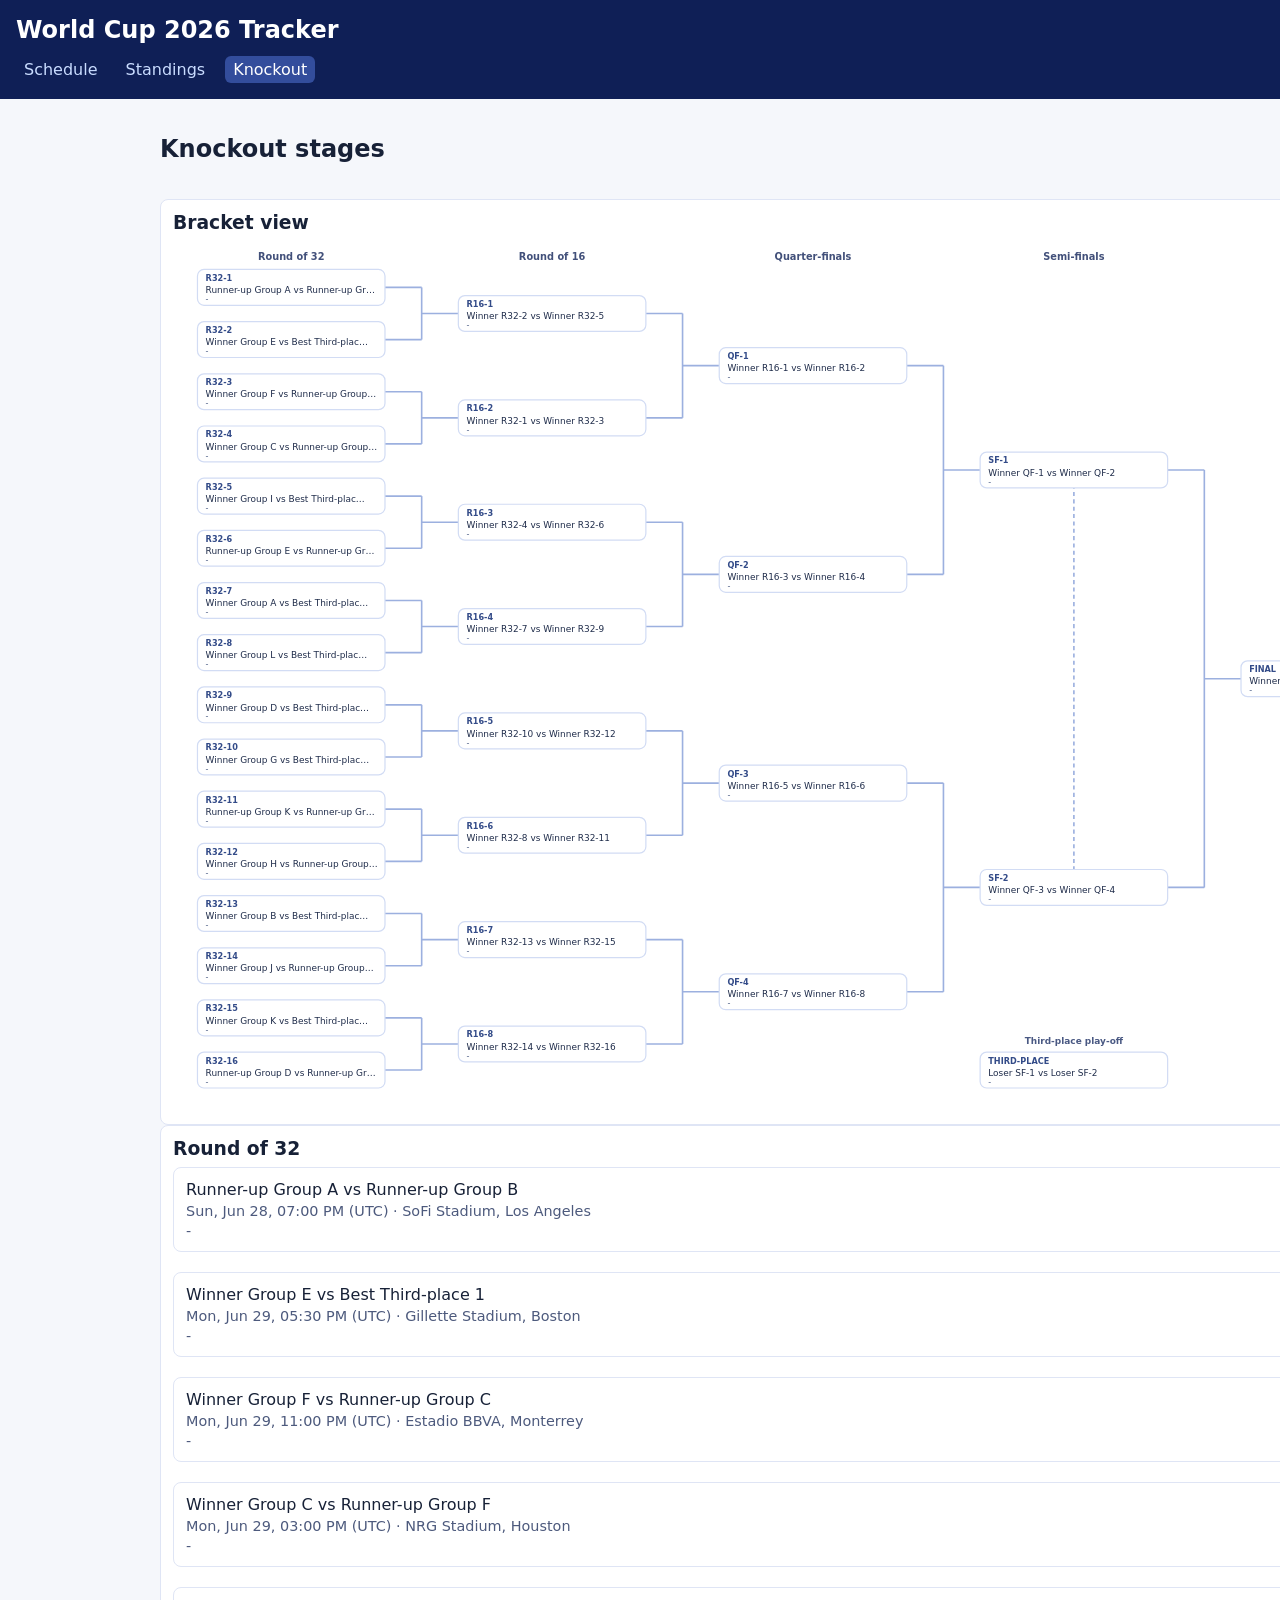
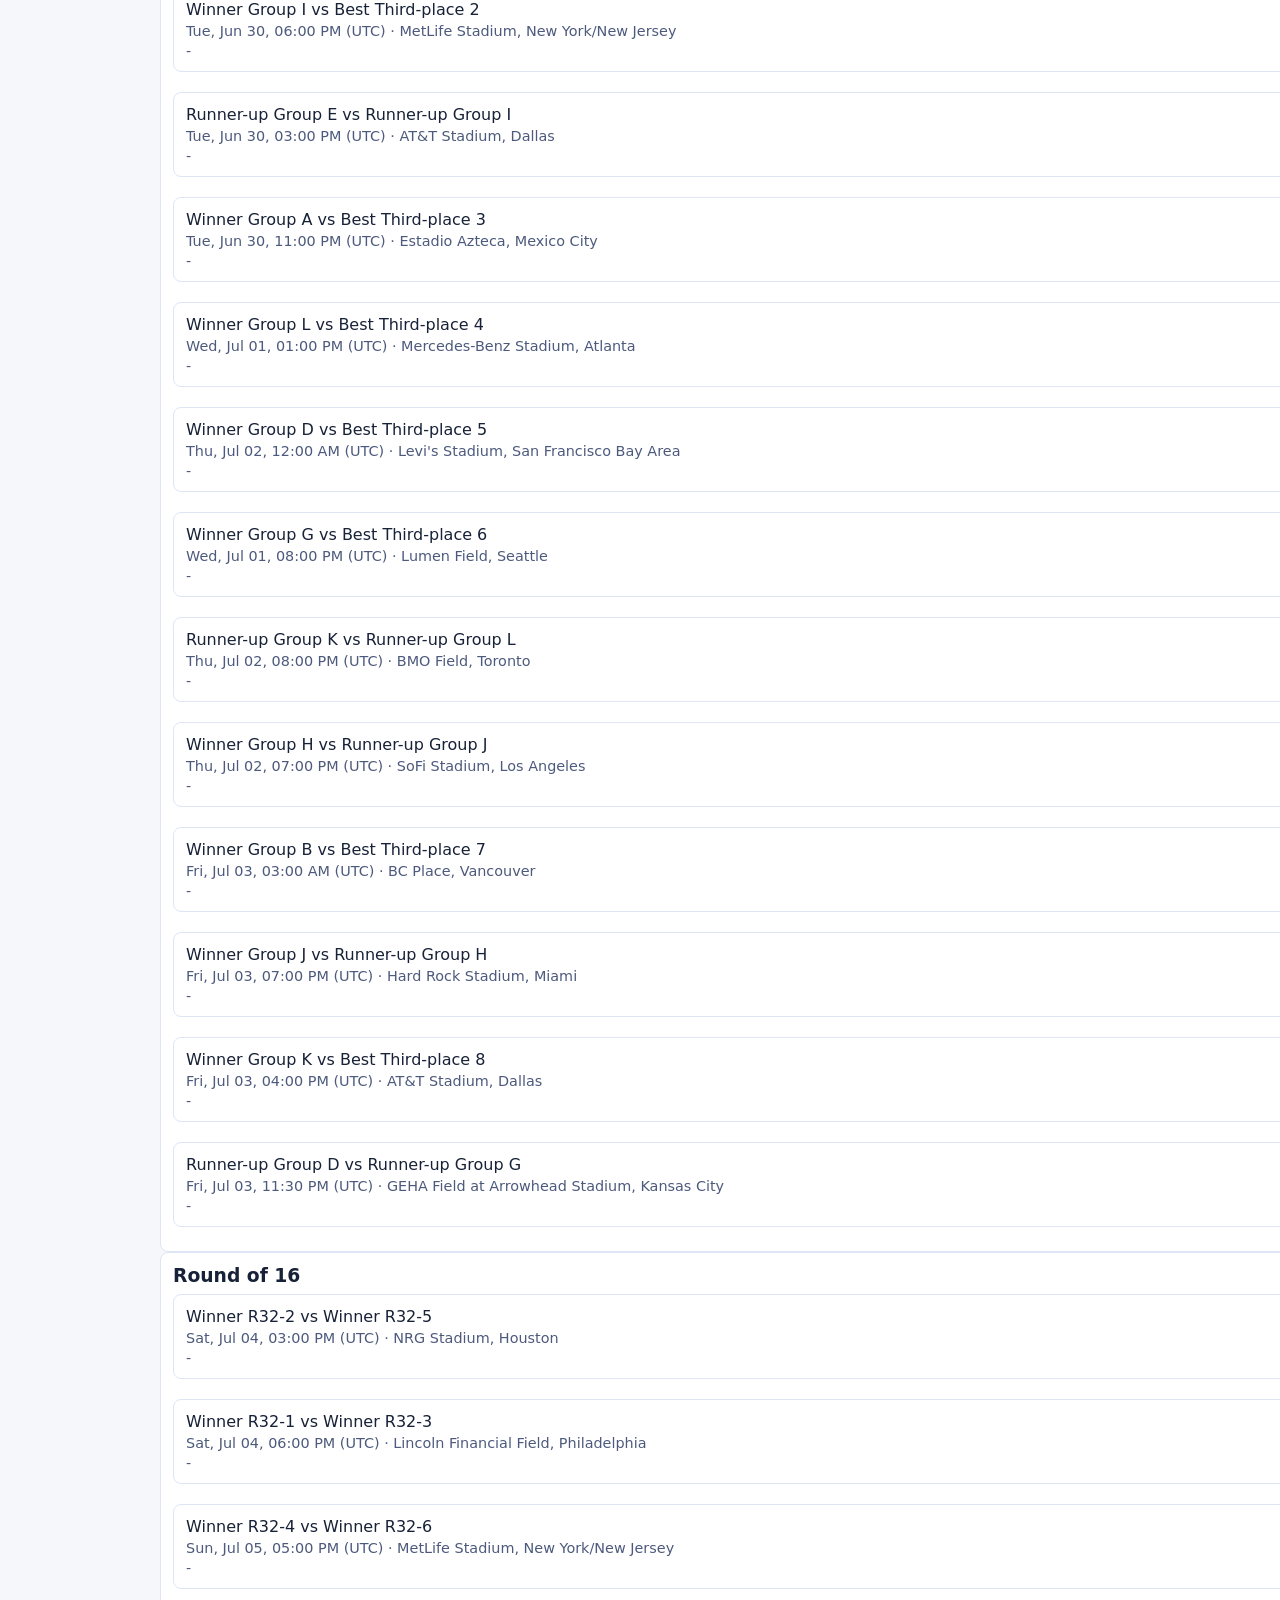
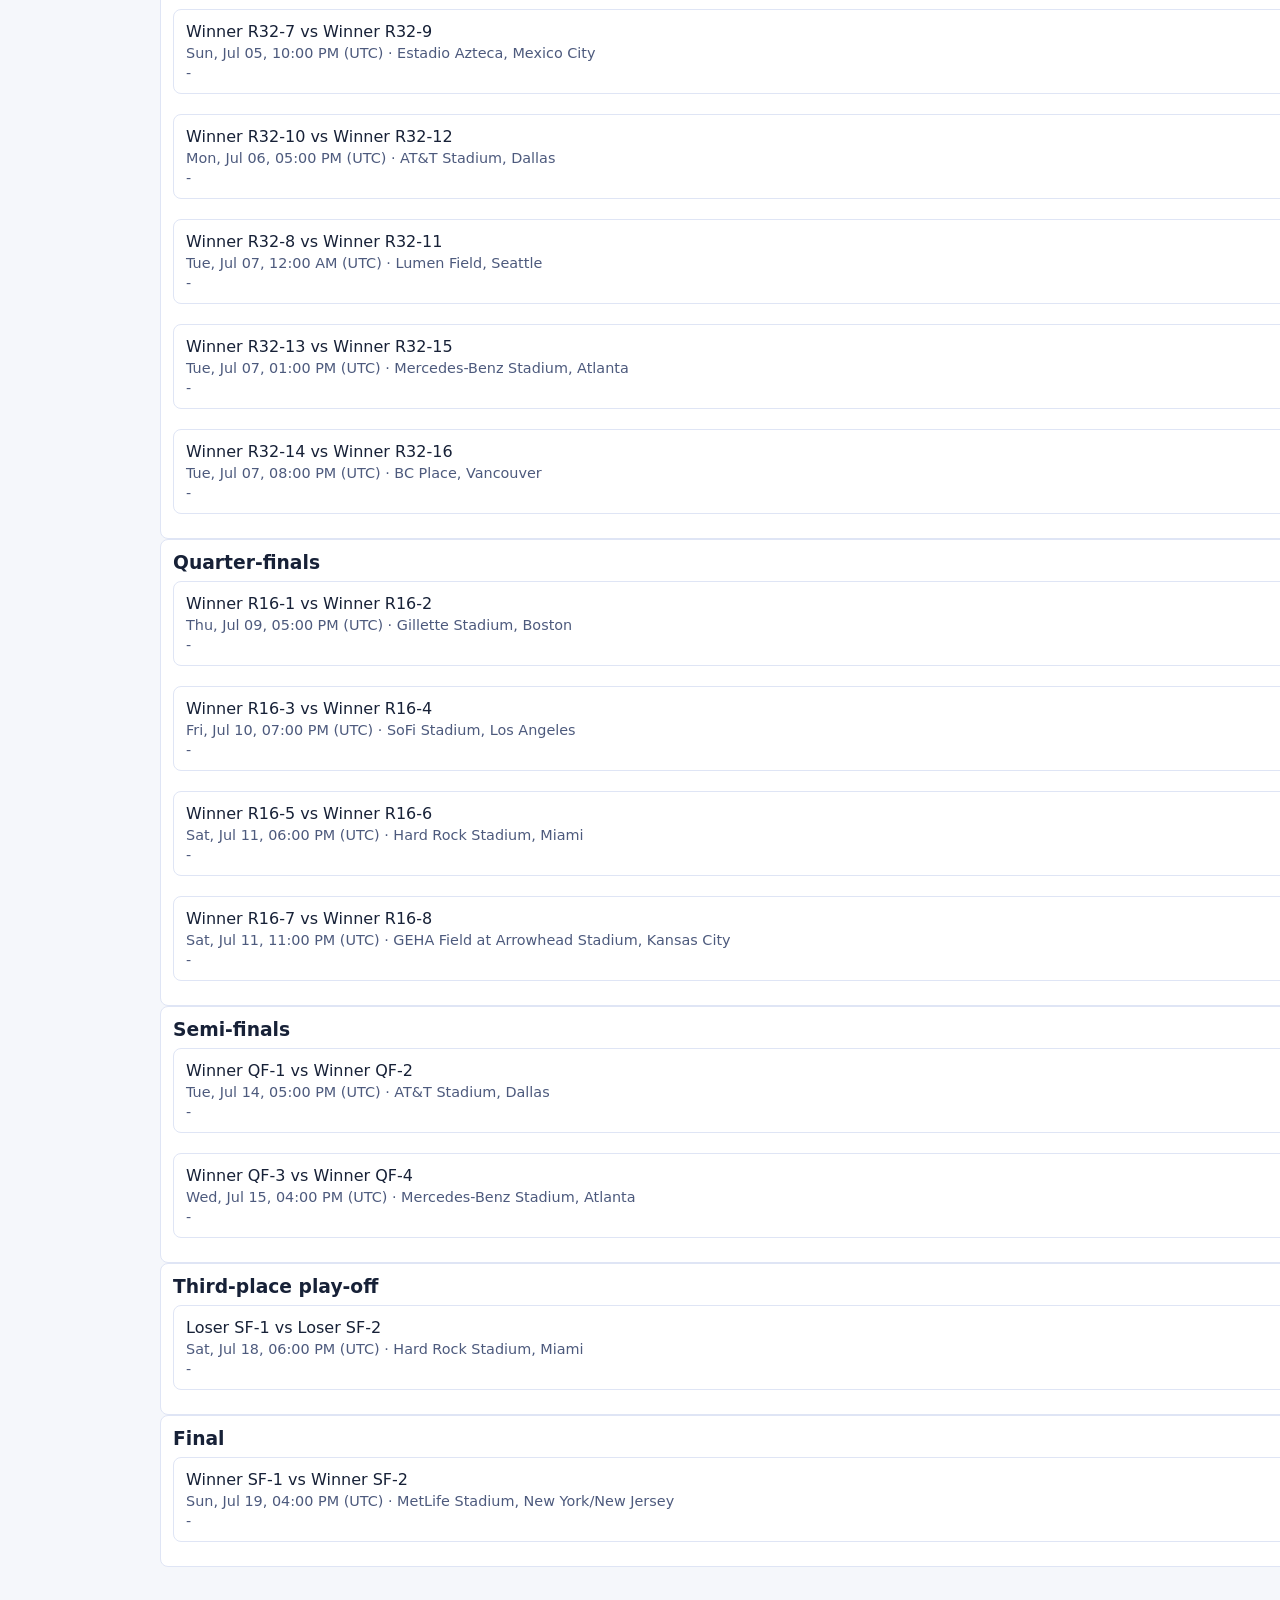
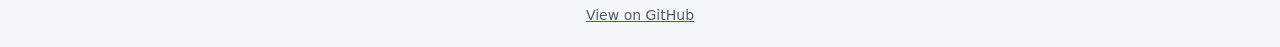
==== index.html @ 96ff0a77 "feat: support up to 10 saved team filters with add/remove UI in browser cache" ====
<!DOCTYPE html>
<html lang="en">
  <head>
    <meta charset="UTF-8" />
    <meta name="viewport" content="width=device-width, initial-scale=1.0" />
    <title>World Cup 2026 Tracker</title>
    <link rel="stylesheet" href="css/styles.css" />
  </head>
  <body>
    <header>
      <h1>World Cup 2026 Tracker</h1>
      <nav>
        <a href="index.html" aria-current="page">Schedule</a>
        <a href="standings.html">Standings</a>
        <a href="knockout.html">Knockout</a>
      </nav>
    </header>

    <main>
      <section class="controls">
        <label for="timezone">Timezone</label>
        <select id="timezone"></select>
      </section>

      <section>
        <h2>Team filter</h2>
        <p class="hint">Select one or more teams to filter matches.</p>
        <label class="filter-actions">
          <input id="clear-selected" type="checkbox" />
          Clear all selected teams
        </label>
        <div id="team-filter" class="chip-list"></div>

        <div class="saved-filters-bar">
          <div id="saved-filters-list" class="saved-filters-list"></div>
          <div class="saved-filters-add">
            <input id="filter-name" type="text" placeholder="Filter name" maxlength="30" />
            <button id="save-filter">Save filter</button>
          </div>
        </div>
      </section>

      <section>
        <h2>Schedule</h2>
        <div id="schedule"></div>
      </section>
    </main>

    <script type="module" src="js/schedule.js"></script>
    <script>
      // Redirect to knockout stage as default page since 2026-06-28 06:00 CEST (04:00 UTC)
      if (Date.now() >= 1782619200000) {
        location.replace('knockout.html');
      }
    </script>

    <footer>
      <a href="https://github.com/weizhouapache/WorldCup-2026" target="_blank" rel="noopener">View on GitHub</a>
    </footer>
  </body>
</html>
---- css/styles.css ----
:root {
  color-scheme: light;
  font-family: Inter, system-ui, -apple-system, Segoe UI, Roboto, sans-serif;
}

body {
  margin: 0;
  background: #f5f7fb;
  color: #172137;
}

header {
  background: #0f1f56;
  color: #fff;
  padding: 1rem;
}

header h1 {
  margin: 0 0 0.75rem;
  font-size: 1.5rem;
}

nav {
  display: flex;
  gap: 0.75rem;
  flex-wrap: wrap;
}

nav a {
  color: #c9dcff;
  text-decoration: none;
  padding: 0.25rem 0.5rem;
  border-radius: 0.375rem;
}

nav a[aria-current="page"] {
  color: #fff;
  background: #334d9c;
}

main {
  max-width: 960px;
  margin: 0 auto;
  padding: 1rem;
  display: grid;
  gap: 1rem;
}

section,
.table-card,
.match-card {
  background: #fff;
  border: 1px solid #dfe5f5;
  border-radius: 0.5rem;
  padding: 0.75rem;
}

.controls {
  display: flex;
  gap: 0.5rem;
  align-items: center;
}

select {
  border: 1px solid #a6b3d9;
  border-radius: 0.375rem;
  padding: 0.35rem 0.5rem;
  background: #fff;
}

.chip-list {
  display: flex;
  flex-wrap: wrap;
  gap: 0.5rem;
}

.chip {
  border: 1px solid #b5c3ea;
  border-radius: 999px;
  padding: 0.3rem 0.75rem;
  background: #f7f9ff;
}

.hint {
  margin-top: 0;
  color: #4d5a7d;
}

.filter-actions {
  display: inline-flex;
  align-items: center;
  gap: 0.35rem;
  margin-bottom: 0.75rem;
}

.schedule-group {
  border: 1px solid #dfe5f5;
  border-radius: 0.5rem;
  padding: 0.75rem;
  margin-bottom: 0.75rem;
}

.schedule-group h3 {
  margin-top: 0;
}

.match-card {
  display: grid;
  gap: 0.25rem;
  margin-bottom: 0.75rem;
}

.match-card .meta {
  color: #4d5a7d;
  font-size: 0.9rem;
}

table {
  width: 100%;
  border-collapse: collapse;
}

th,
td {
  padding: 0.45rem;
  text-align: left;
  border-bottom: 1px solid #e4e9f8;
}

th {
  font-size: 0.85rem;
  color: #445175;
}

.round {
  display: grid;
  gap: 0.5rem;
}

.round h3 {
  margin: 0;
}

.matchup-chart h3 {
  margin: 0 0 0.75rem;
}

.matchup-table-wrapper {
  overflow-x: auto;
}

.matchup-table {
  min-width: 720px;
}

.bracket-chart h3 {
  margin: 0 0 0.75rem;
}

.bracket-wrapper {
  overflow-x: auto;
}

.bracket-svg {
  width: 100%;
  min-width: 1280px;
  height: auto;
  display: block;
}

.bracket-connector {
  stroke: #9cb0df;
  stroke-width: 2;
  fill: none;
}

.bracket-connector-dashed {
  stroke-dasharray: 5 4;
}

.bracket-match-card {
  fill: #ffffff;
  stroke: #d2dcf4;
  stroke-width: 1.5;
}

.bracket-round-label {
  font-size: 12px;
  fill: #42507a;
  font-weight: 600;
}

.bracket-match-id {
  font-size: 10px;
  font-weight: 700;
  fill: #334b88;
}

.bracket-matchup {
  font-size: 11px;
  fill: #1f2c4a;
}

.bracket-score {
  font-size: 10px;
  fill: #516289;
}

.bracket-third-place-label {
  font-size: 11px;
  fill: #4a5983;
  font-weight: 600;
}

footer {
  text-align: center;
  padding: 1.5rem 1rem;
  color: #4d5a7d;
  font-size: 0.875rem;
}

footer a {
  color: #4d5a7d;
}

/* ── Saved filters ──────────────────────────────────────────────────────────── */

.saved-filters-bar {
  margin-top: 0.75rem;
  border-top: 1px solid #e4e9f8;
  padding-top: 0.75rem;
  display: grid;
  gap: 0.5rem;
}

.saved-filters-list {
  display: flex;
  flex-wrap: wrap;
  gap: 0.4rem;
  align-items: center;
  min-height: 1.75rem;
}

.saved-filters-empty {
  font-size: 0.875rem;
  color: #4d5a7d;
}

.saved-filter-pill {
  display: inline-flex;
  align-items: center;
  border: 1px solid #b5c3ea;
  border-radius: 999px;
  background: #eef2ff;
  overflow: hidden;
}

.saved-filter-load {
  border: none;
  background: transparent;
  padding: 0.25rem 0.6rem;
  font-size: 0.875rem;
  cursor: pointer;
  color: #172137;
}

.saved-filter-load:hover {
  background: #dce5ff;
}

.saved-filter-remove {
  border: none;
  border-left: 1px solid #b5c3ea;
  background: transparent;
  padding: 0.25rem 0.45rem;
  font-size: 0.875rem;
  cursor: pointer;
  color: #4d5a7d;
  line-height: 1;
}

.saved-filter-remove:hover {
  background: #fce4e4;
  color: #b00020;
}

.saved-filters-add {
  display: flex;
  gap: 0.4rem;
  align-items: center;
  flex-wrap: wrap;
}

.saved-filters-add input[type="text"] {
  border: 1px solid #a6b3d9;
  border-radius: 0.375rem;
  padding: 0.35rem 0.5rem;
  font-size: 0.875rem;
  width: 160px;
}

.saved-filters-add button {
  border: 1px solid #334d9c;
  border-radius: 0.375rem;
  padding: 0.35rem 0.7rem;
  font-size: 0.875rem;
  background: #334d9c;
  color: #fff;
  cursor: pointer;
}

.saved-filters-add button:hover {
  background: #27408a;
}
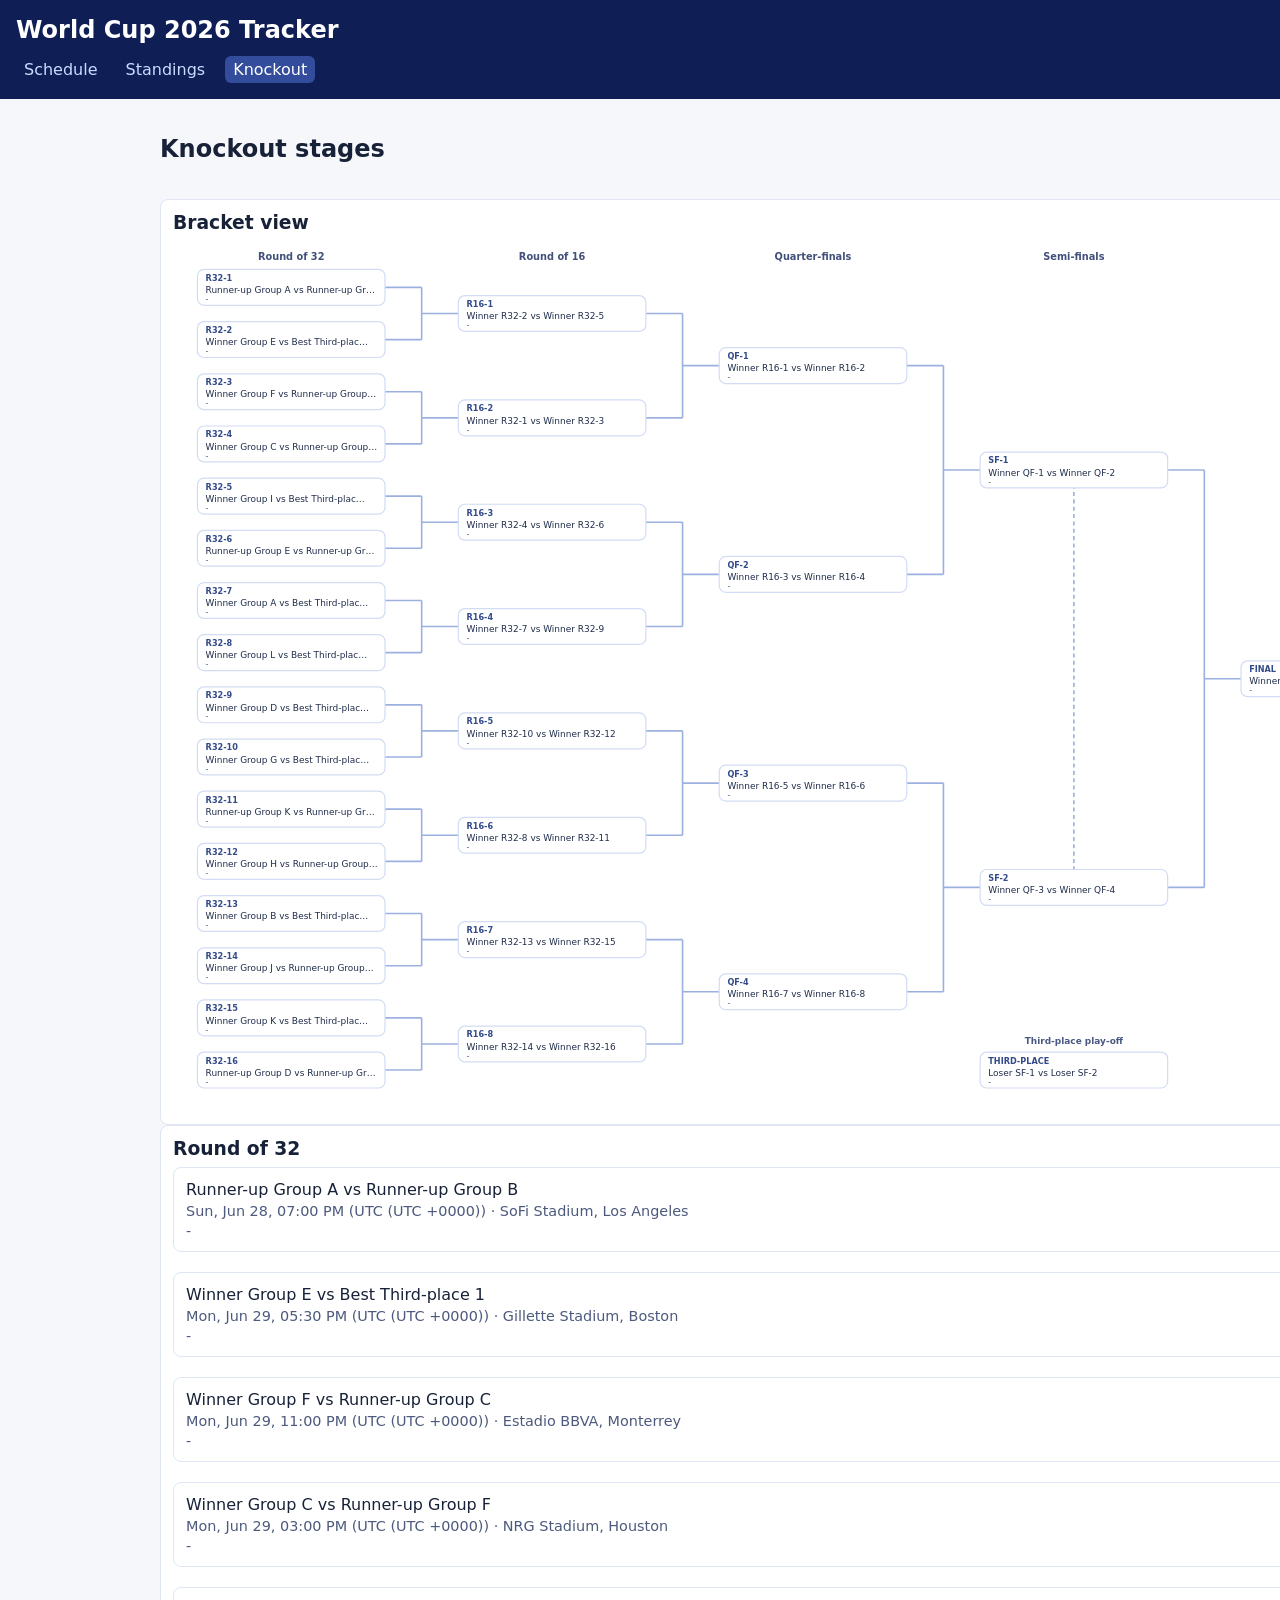
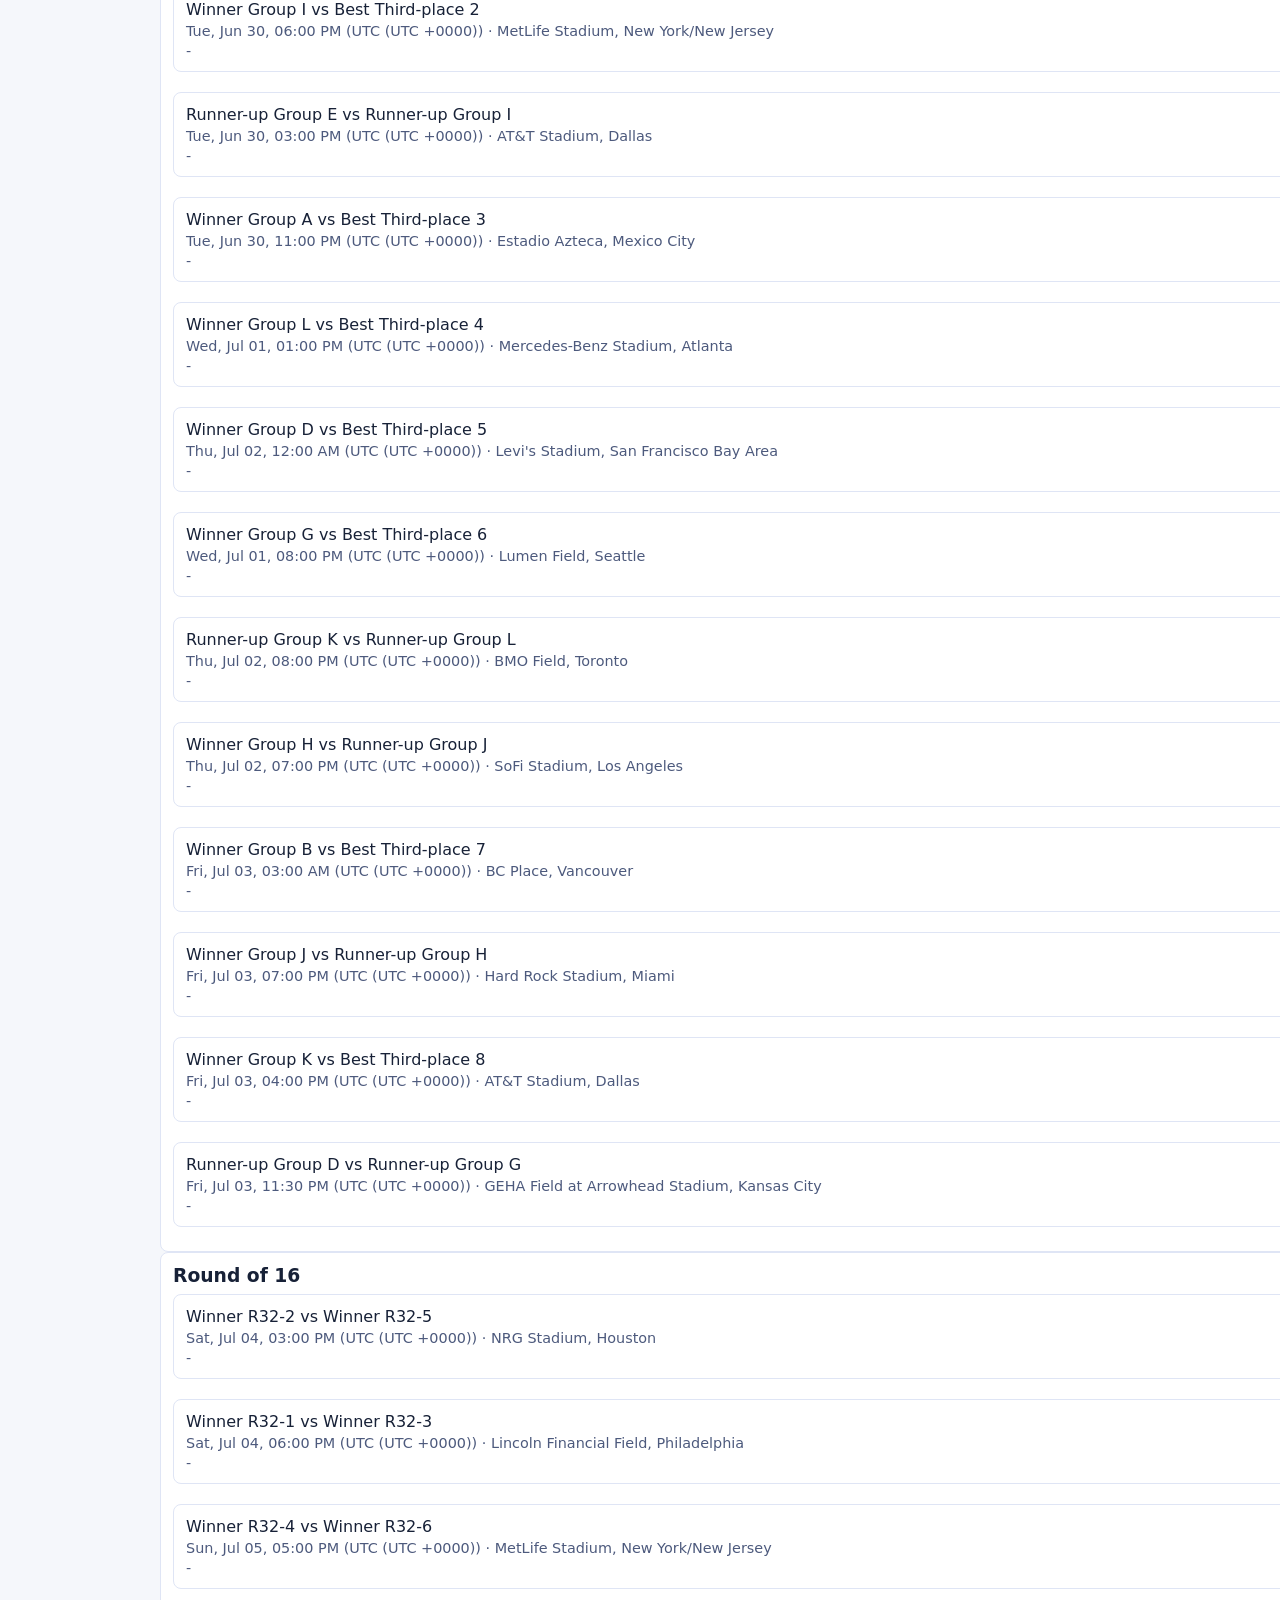
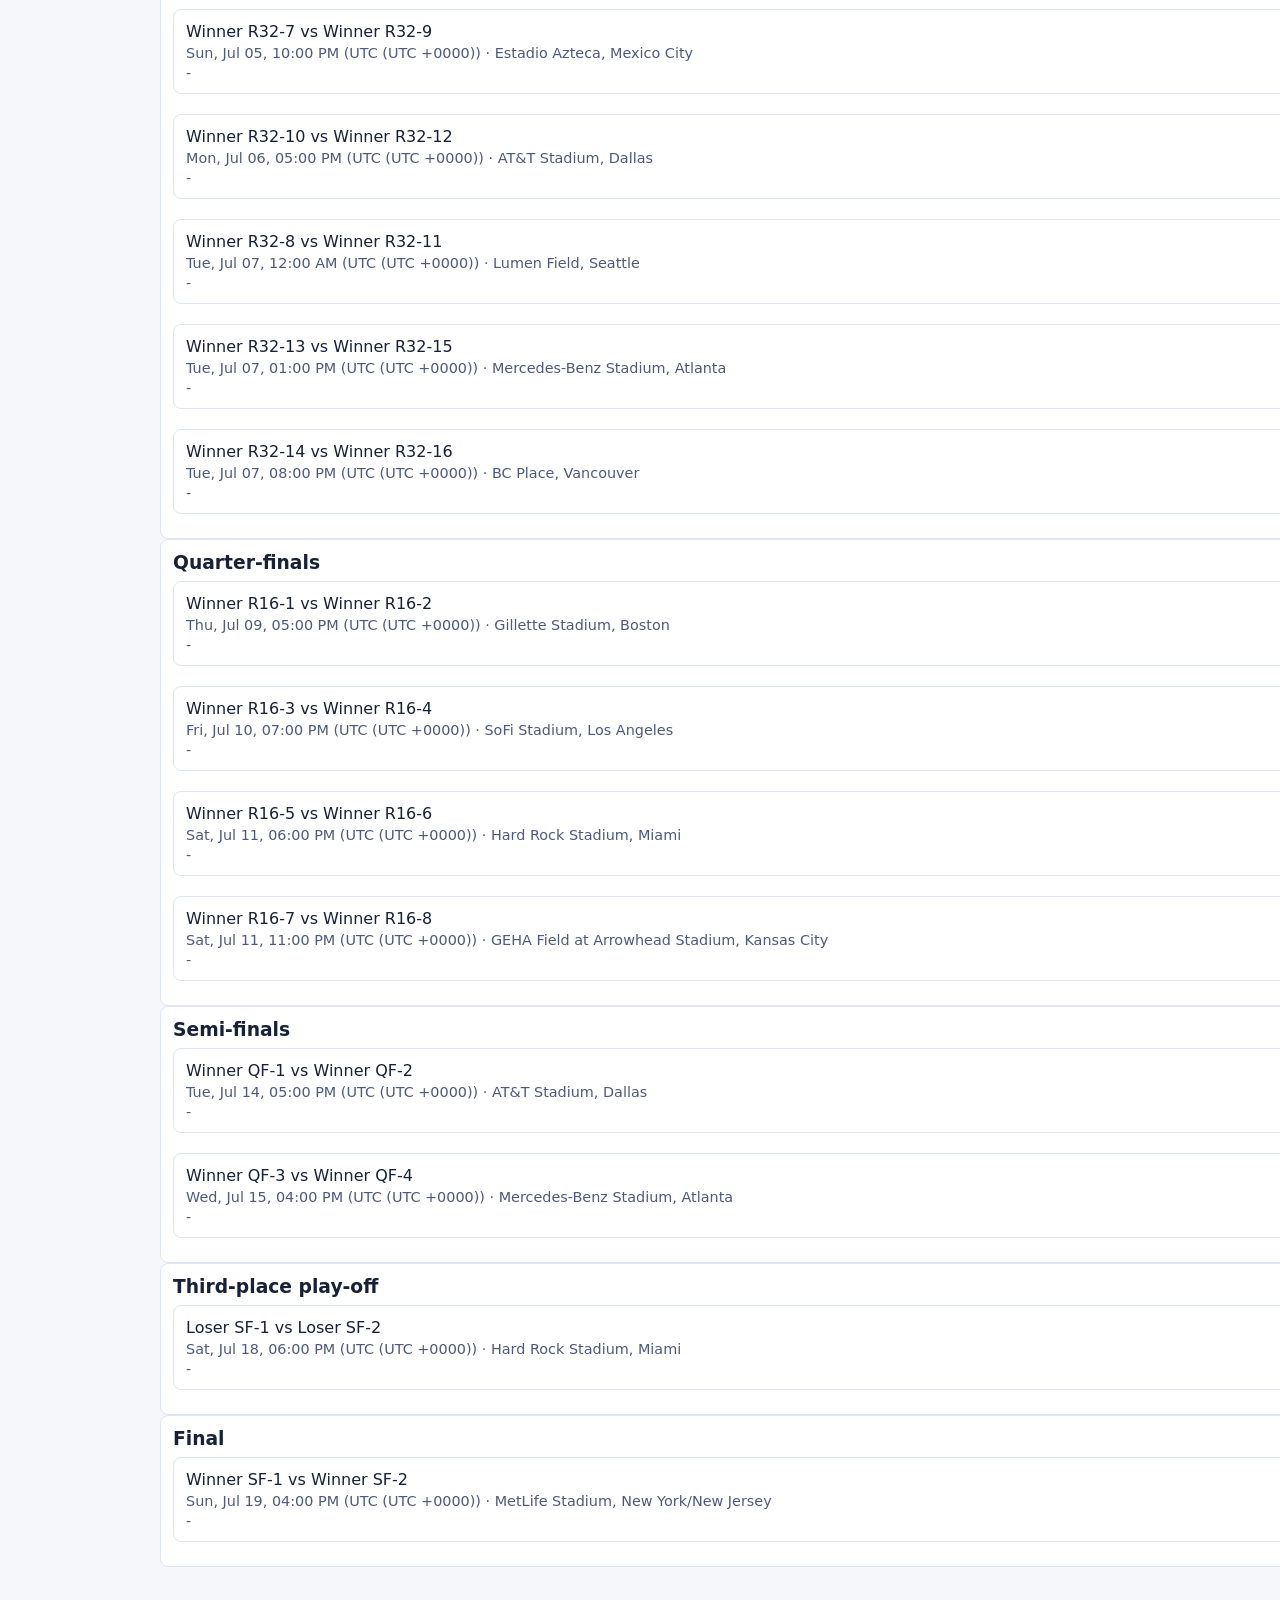
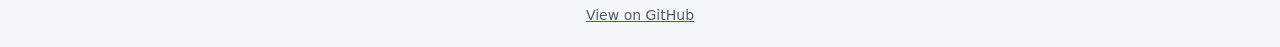
==== commit 49e63bde: "feat: collapse team chip-list behind details/summary toggle" ====
--- a/index.html
+++ b/index.html
@@ -29,7 +29,22 @@
           <input id="clear-selected" type="checkbox" />
           Clear all selected teams
         </label>
-        <div id="team-filter" class="chip-list"></div>
+
+        <div class="predefined-filters-bar">
+          <div class="predefined-filters-row">
+            <span class="predefined-filters-label">By group</span>
+            <div id="predefined-group-filters" class="predefined-filters-list"></div>
+          </div>
+          <div class="predefined-filters-row">
+            <span class="predefined-filters-label">By confederation</span>
+            <div id="predefined-confederation-filters" class="predefined-filters-list"></div>
+          </div>
+        </div>
+
+        <details class="team-filter-details">
+          <summary class="team-filter-summary">Show / hide all teams</summary>
+          <div id="team-filter" class="chip-list"></div>
+        </details>
 
         <div class="saved-filters-bar">
           <div id="saved-filters-list" class="saved-filters-list"></div>
--- a/css/styles.css
+++ b/css/styles.css
@@ -223,6 +223,80 @@
   color: #4d5a7d;
 }
 
+/* ── Team filter collapsible ────────────────────────────────────────────────── */
+
+.team-filter-details {
+  margin-bottom: 0.5rem;
+}
+
+.team-filter-summary {
+  cursor: pointer;
+  font-size: 0.875rem;
+  color: #334d9c;
+  user-select: none;
+  list-style: none;
+  display: inline-flex;
+  align-items: center;
+  gap: 0.35rem;
+  padding: 0.25rem 0;
+}
+
+.team-filter-summary::-webkit-details-marker {
+  display: none;
+}
+
+.team-filter-summary::before {
+  content: '▶';
+  font-size: 0.65rem;
+  transition: transform 0.15s ease;
+}
+
+.team-filter-details[open] > .team-filter-summary::before {
+  transform: rotate(90deg);
+}
+
+.team-filter-details .chip-list {
+  margin-top: 0.5rem;
+}
+
+
+
+.predefined-filters-bar {
+  display: grid;
+  gap: 0.4rem;
+  margin-bottom: 0.75rem;
+}
+
+.predefined-filters-row {
+  display: flex;
+  align-items: center;
+  flex-wrap: wrap;
+  gap: 0.4rem;
+}
+
+.predefined-filters-label {
+  font-size: 0.8rem;
+  font-weight: 600;
+  color: #4d5a7d;
+  white-space: nowrap;
+  min-width: 110px;
+}
+
+.predefined-filter-btn {
+  border: 1px solid #b5c3ea;
+  border-radius: 999px;
+  padding: 0.2rem 0.65rem;
+  font-size: 0.8rem;
+  background: #f7f9ff;
+  color: #172137;
+  cursor: pointer;
+}
+
+.predefined-filter-btn:hover {
+  background: #dce5ff;
+  border-color: #7a96d4;
+}
+
 /* ── Saved filters ──────────────────────────────────────────────────────────── */
 
 .saved-filters-bar {
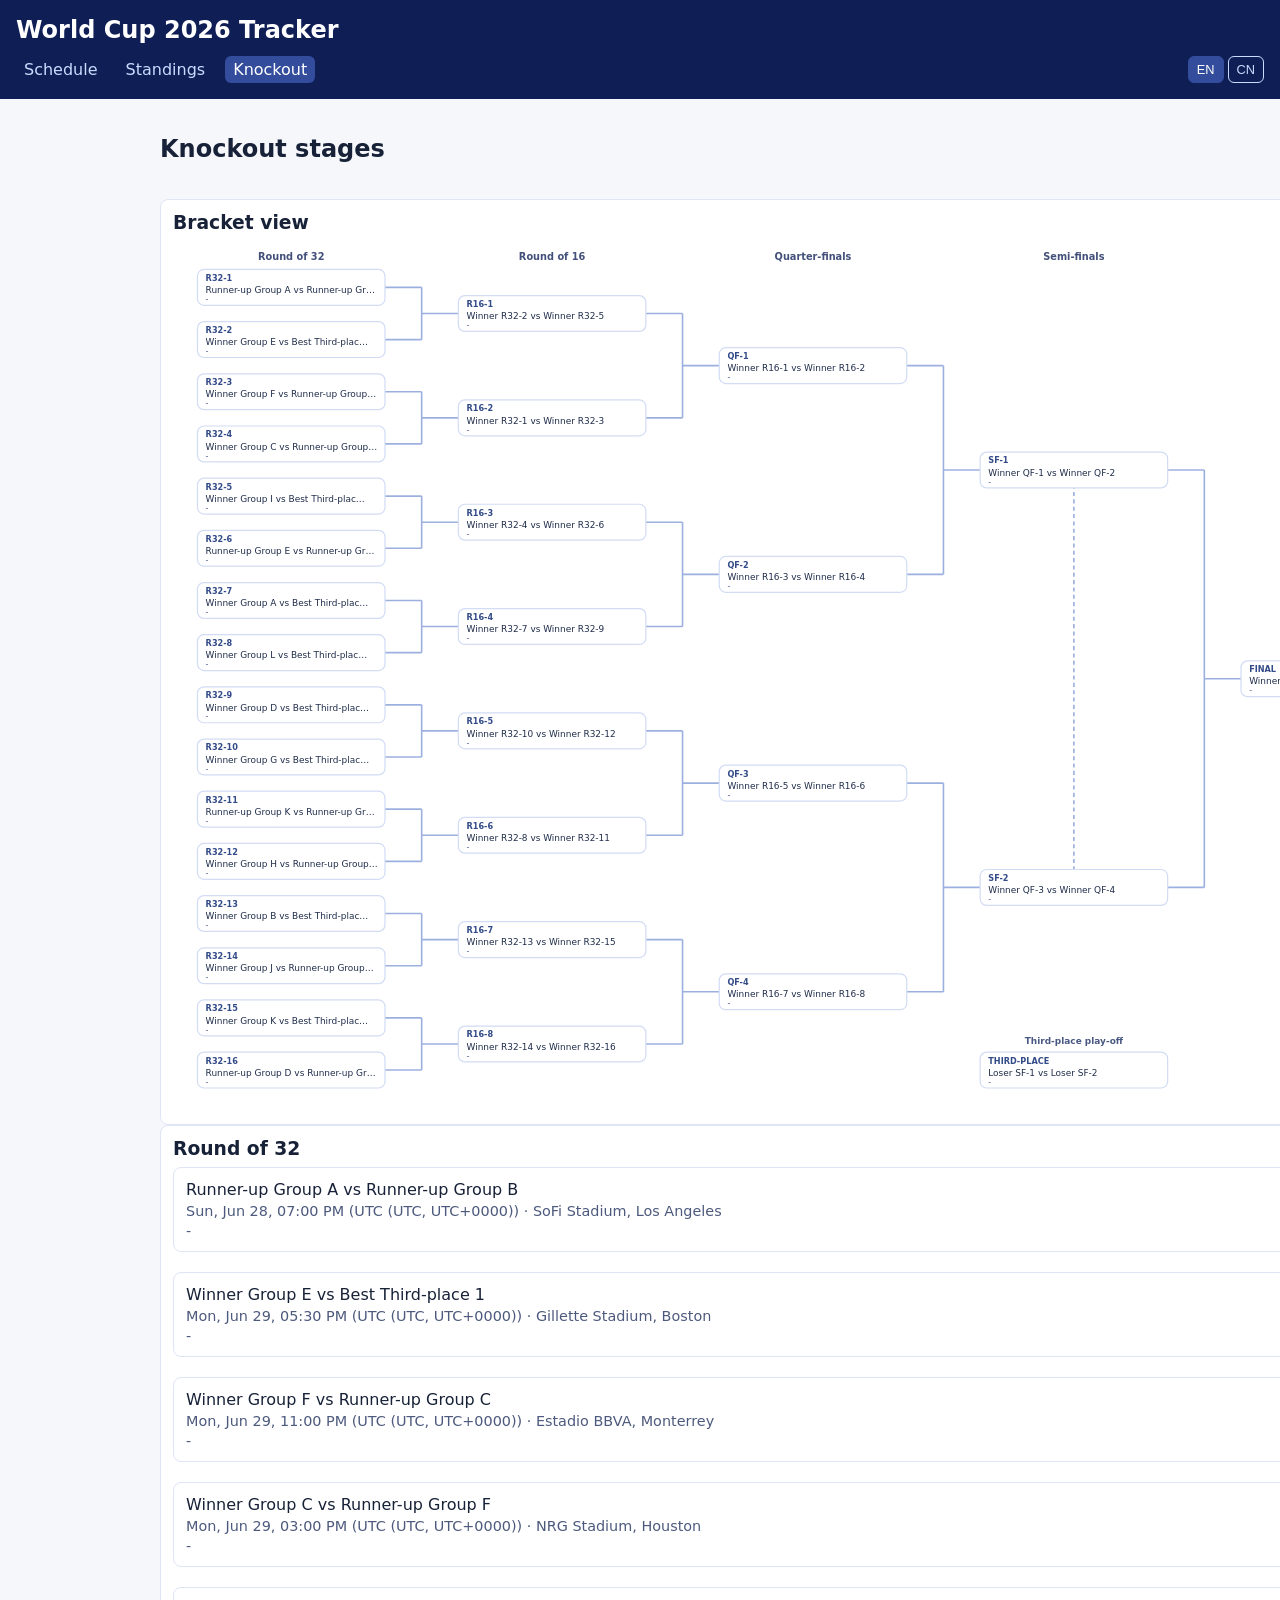
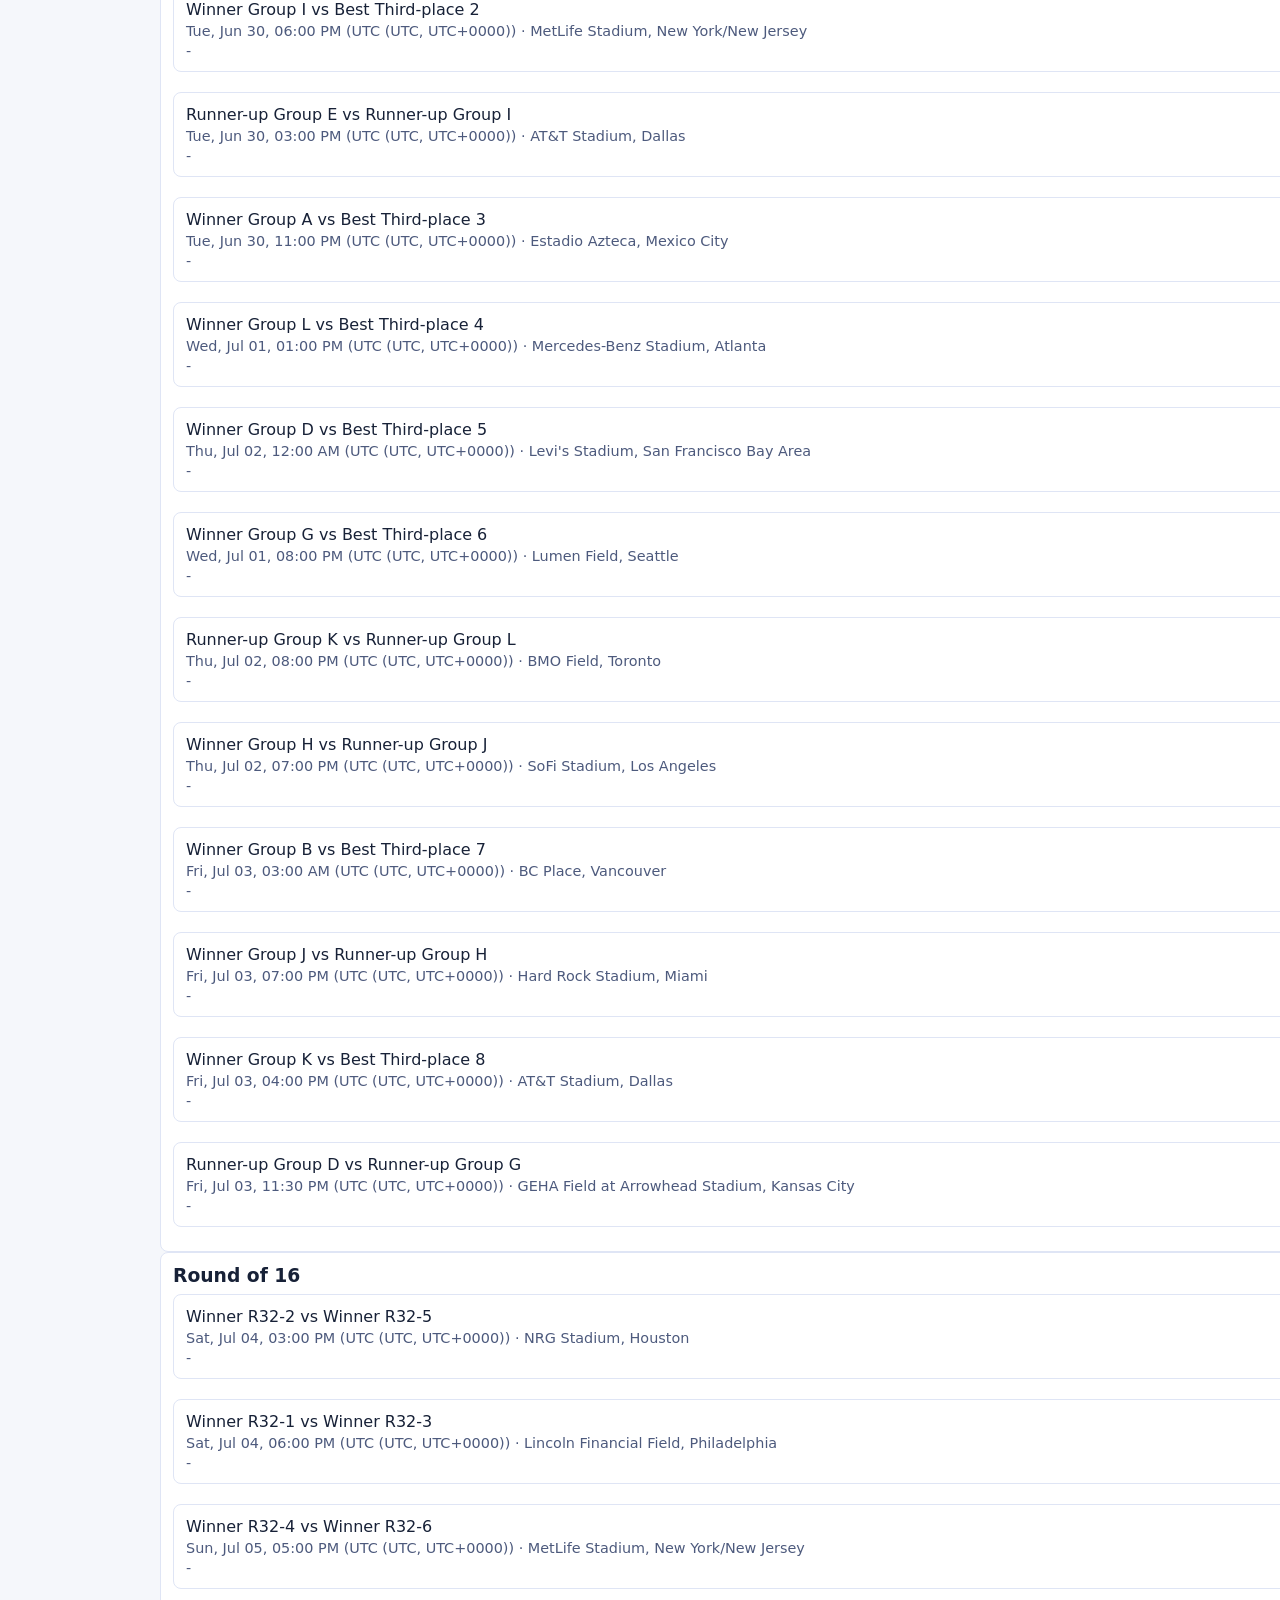
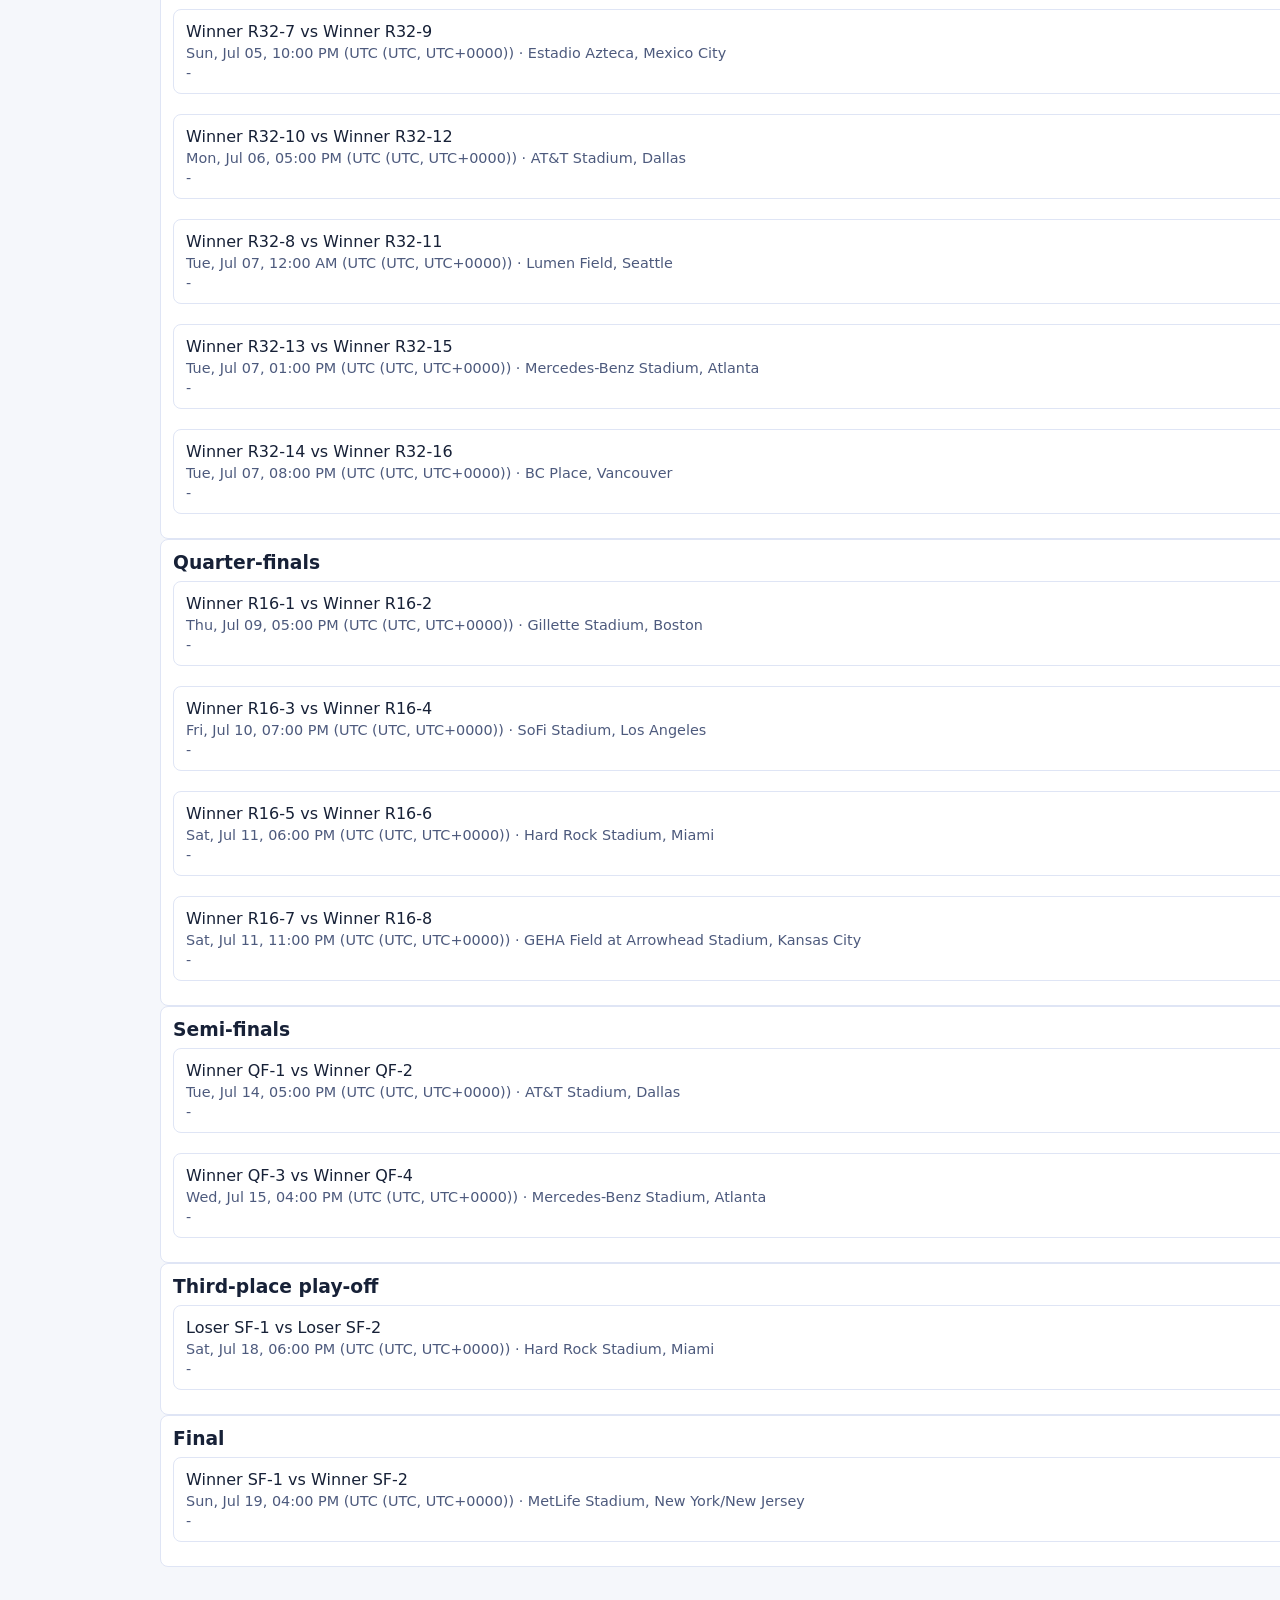
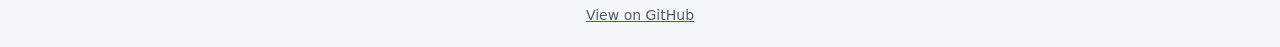
==== commit 77329c9b: "Add EN/CN language switcher and fix English-only date formatting" ====
--- a/index.html
+++ b/index.html
@@ -10,53 +10,57 @@
     <header>
       <h1>World Cup 2026 Tracker</h1>
       <nav>
-        <a href="index.html" aria-current="page">Schedule</a>
-        <a href="standings.html">Standings</a>
-        <a href="knockout.html">Knockout</a>
+        <a href="index.html" aria-current="page" data-i18n="nav_schedule">Schedule</a>
+        <a href="standings.html" data-i18n="nav_standings">Standings</a>
+        <a href="knockout.html" data-i18n="nav_knockout">Knockout</a>
+        <span class="lang-switcher">
+          <button class="lang-btn" data-set-lang="en">EN</button>
+          <button class="lang-btn" data-set-lang="zh">CN</button>
+        </span>
       </nav>
     </header>
 
     <main>
       <section class="controls">
-        <label for="timezone">Timezone</label>
+        <label for="timezone" data-i18n="timezone_label">Timezone</label>
         <select id="timezone"></select>
       </section>
 
       <section>
-        <h2>Team filter</h2>
-        <p class="hint">Select one or more teams to filter matches.</p>
+        <h2 data-i18n="team_filter_heading">Team filter</h2>
+        <p class="hint" data-i18n="team_filter_hint">Select one or more teams to filter matches.</p>
         <label class="filter-actions">
           <input id="clear-selected" type="checkbox" />
-          Clear all selected teams
+          <span data-i18n="clear_selected">Clear all selected teams</span>
         </label>
 
         <div class="predefined-filters-bar">
           <div class="predefined-filters-row">
-            <span class="predefined-filters-label">By group</span>
+            <span class="predefined-filters-label" data-i18n="by_group">By group</span>
             <div id="predefined-group-filters" class="predefined-filters-list"></div>
           </div>
           <div class="predefined-filters-row">
-            <span class="predefined-filters-label">By confederation</span>
+            <span class="predefined-filters-label" data-i18n="by_confederation">By confederation</span>
             <div id="predefined-confederation-filters" class="predefined-filters-list"></div>
           </div>
         </div>
 
         <details class="team-filter-details">
-          <summary class="team-filter-summary">Show / hide all teams</summary>
+          <summary class="team-filter-summary" data-i18n="show_hide_teams">Show / hide all teams</summary>
           <div id="team-filter" class="chip-list"></div>
         </details>
 
         <div class="saved-filters-bar">
           <div id="saved-filters-list" class="saved-filters-list"></div>
           <div class="saved-filters-add">
-            <input id="filter-name" type="text" placeholder="Filter name" maxlength="30" />
-            <button id="save-filter">Save filter</button>
+            <input id="filter-name" type="text" data-i18n="filter_name_placeholder" placeholder="Filter name" maxlength="30" />
+            <button id="save-filter" data-i18n="save_filter">Save filter</button>
           </div>
         </div>
       </section>
 
       <section>
-        <h2>Schedule</h2>
+        <h2 data-i18n="schedule_heading">Schedule</h2>
         <div id="schedule"></div>
       </section>
     </main>
@@ -70,7 +74,7 @@
     </script>
 
     <footer>
-      <a href="https://github.com/weizhouapache/WorldCup-2026" target="_blank" rel="noopener">View on GitHub</a>
+      <a href="https://github.com/weizhouapache/WorldCup-2026" target="_blank" rel="noopener" data-i18n="view_on_github">View on GitHub</a>
     </footer>
   </body>
 </html>
--- a/css/styles.css
+++ b/css/styles.css
@@ -259,8 +259,6 @@
   margin-top: 0.5rem;
 }
 
-
-
 .predefined-filters-bar {
   display: grid;
   gap: 0.4rem;
@@ -383,6 +381,33 @@
   cursor: pointer;
 }
 
-.saved-filters-add button:hover {
-  background: #27408a;
-}
+/* ── Language switcher ──────────────────────────────────────────────────────── */
+
+.lang-switcher {
+  margin-left: auto;
+  display: flex;
+  gap: 0.25rem;
+  align-items: center;
+}
+
+.lang-btn {
+  background: transparent;
+  border: 1px solid #c9dcff;
+  color: #c9dcff;
+  border-radius: 0.375rem;
+  padding: 0.2rem 0.5rem;
+  font-size: 0.8rem;
+  cursor: pointer;
+  line-height: 1.4;
+}
+
+.lang-btn.lang-btn-active {
+  background: #334d9c;
+  color: #fff;
+  border-color: #334d9c;
+}
+
+.lang-btn:hover:not(.lang-btn-active) {
+  background: rgba(255, 255, 255, 0.1);
+}
+
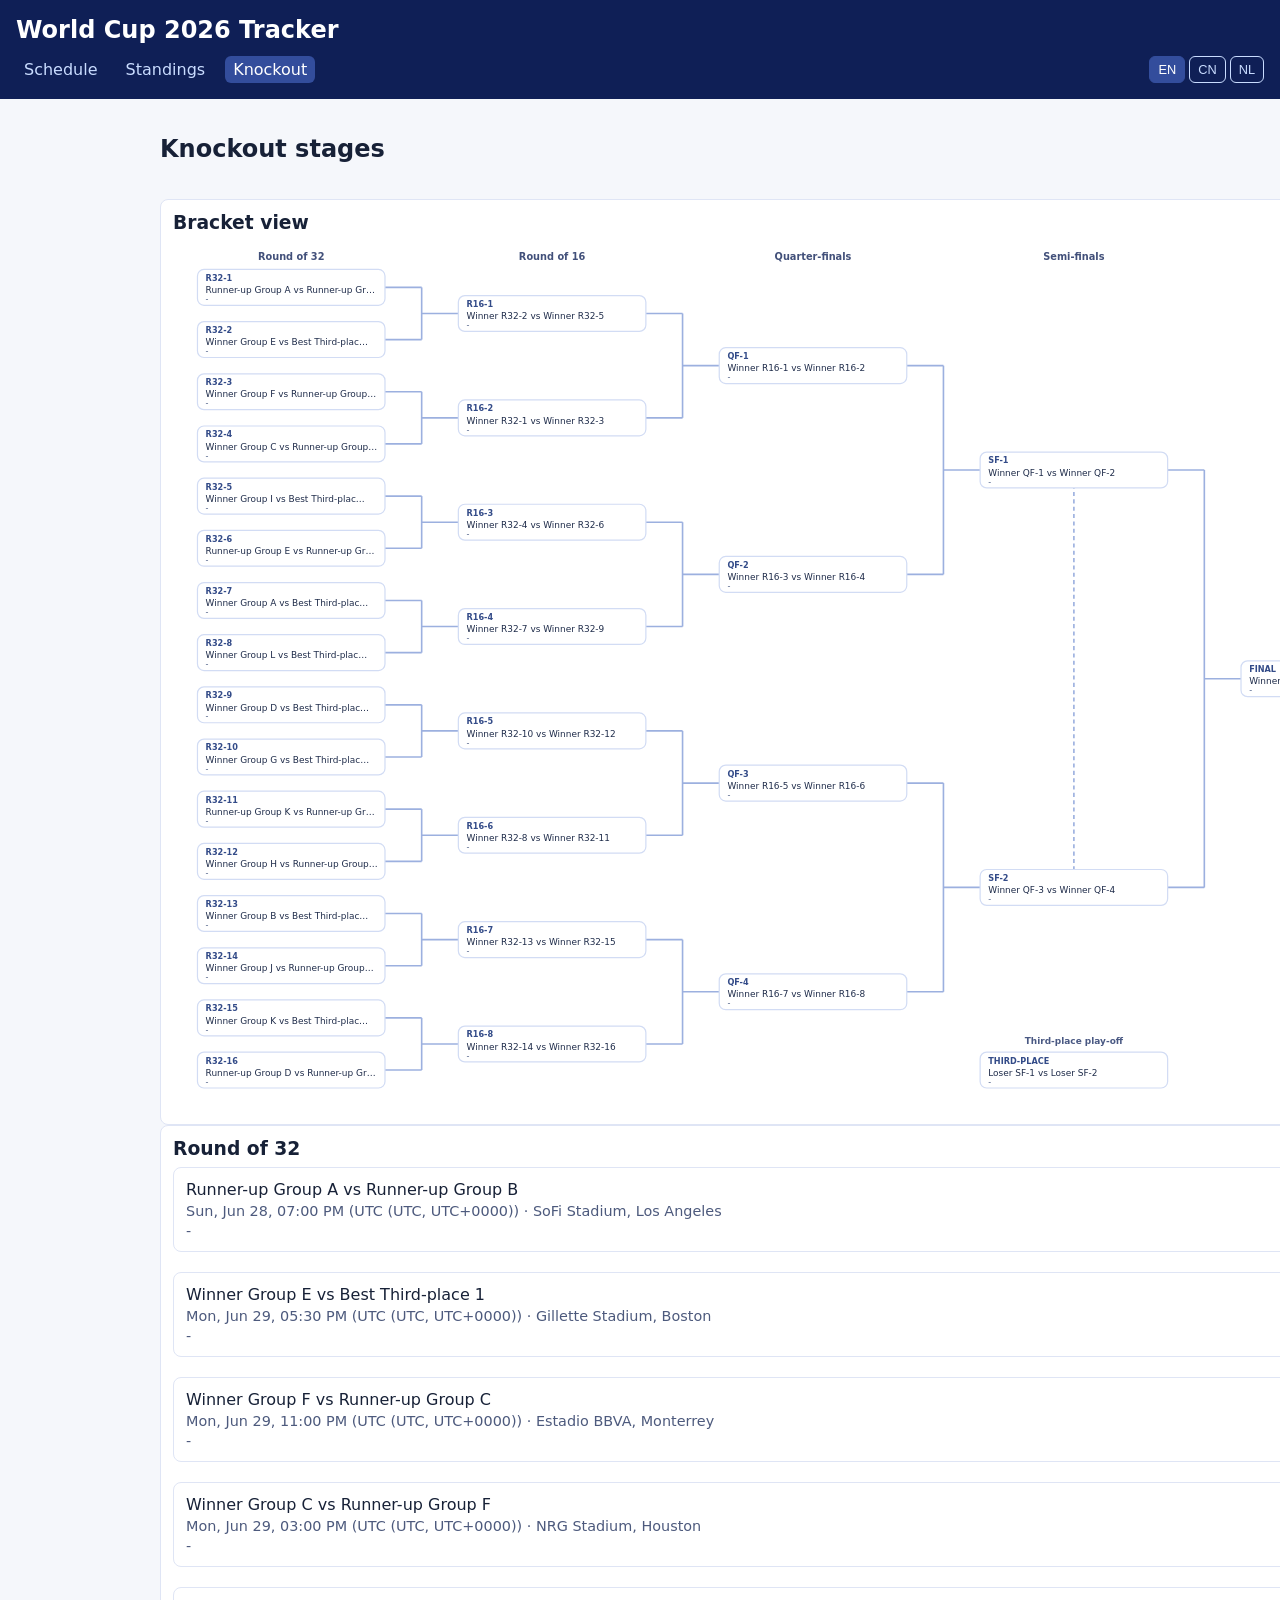
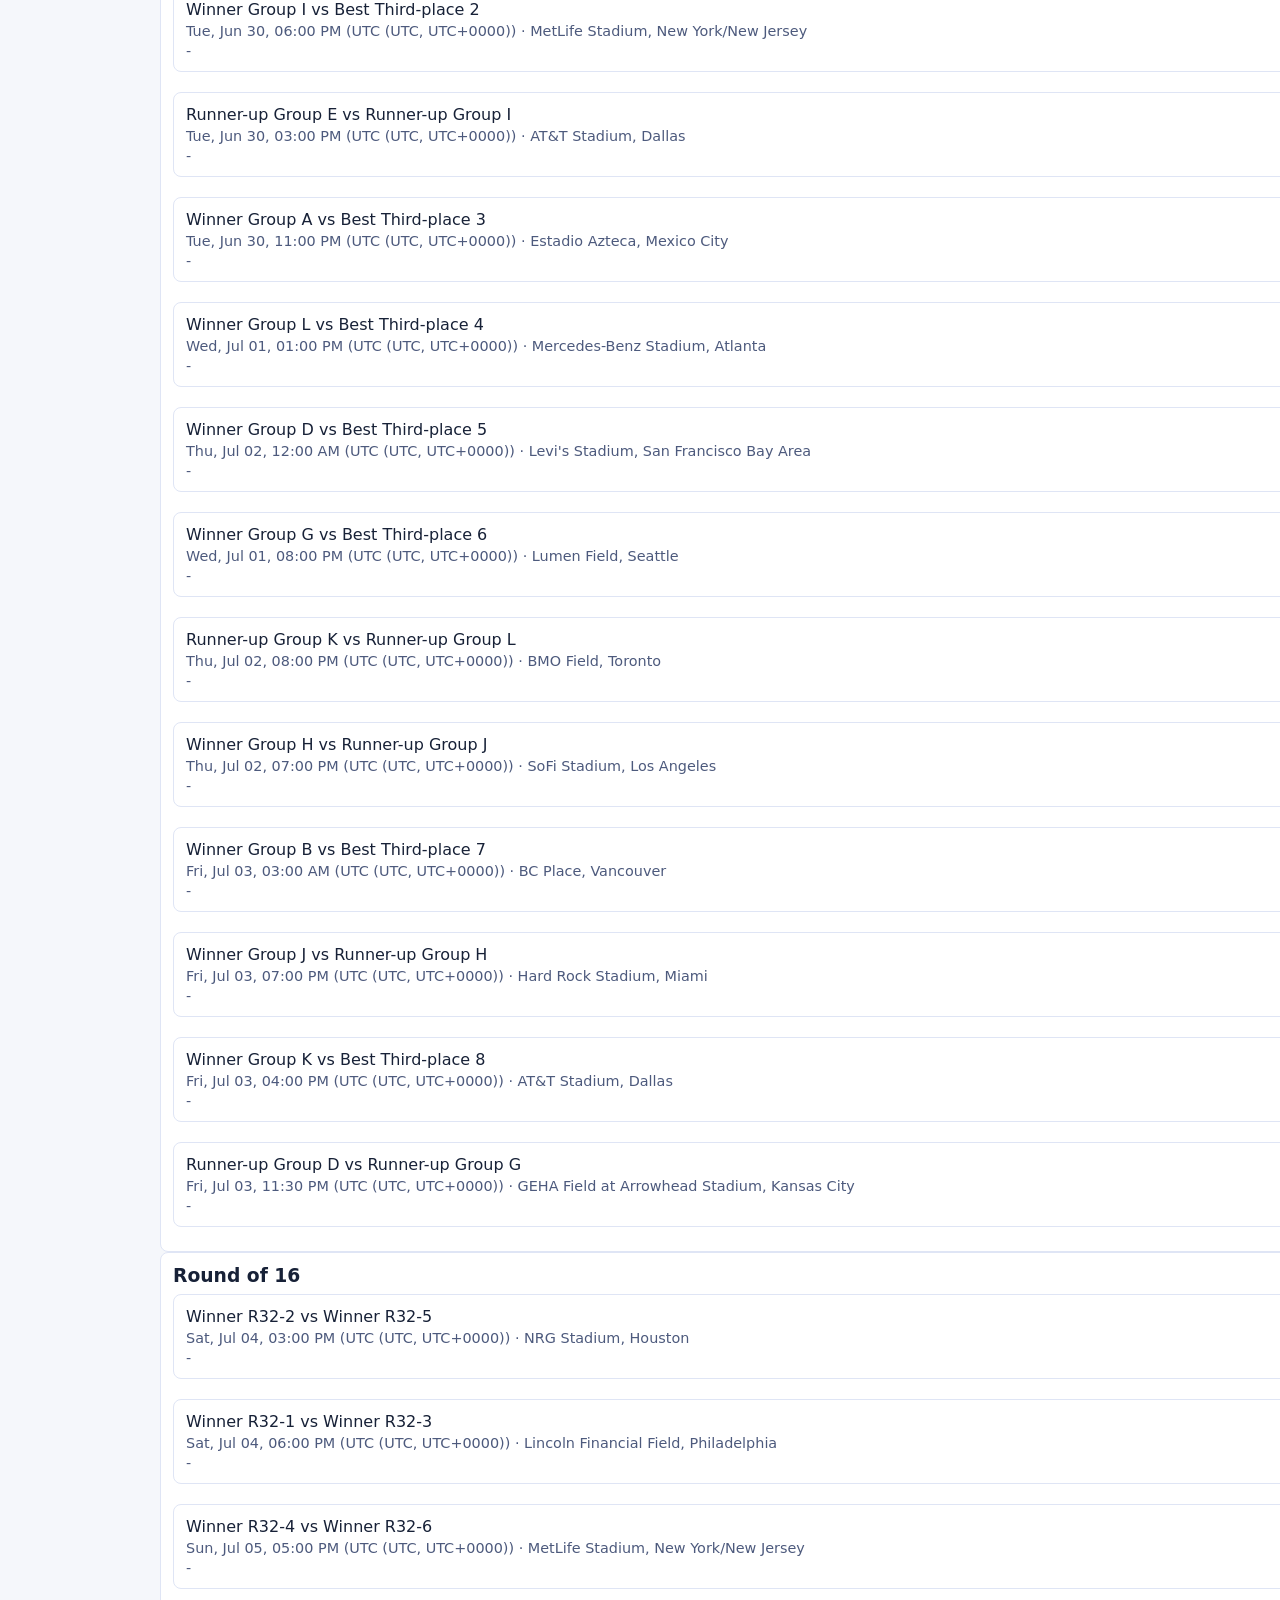
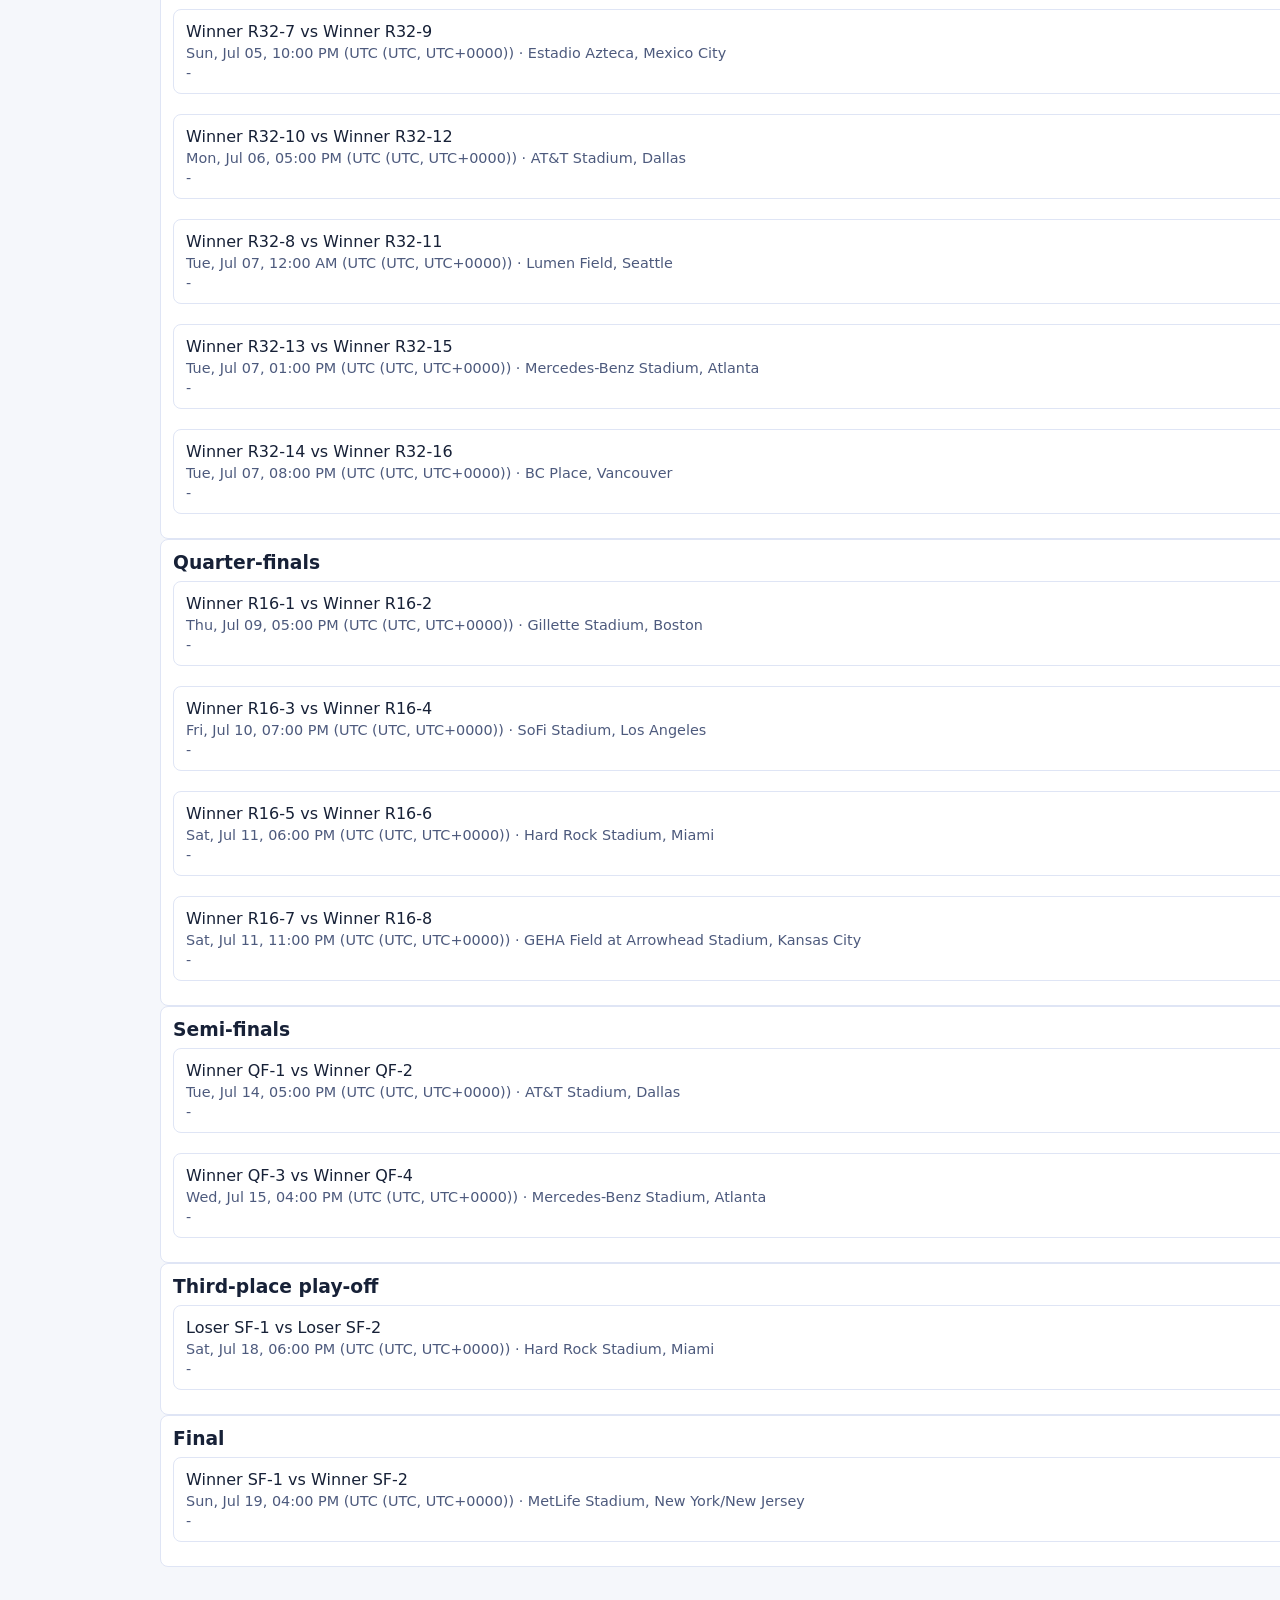
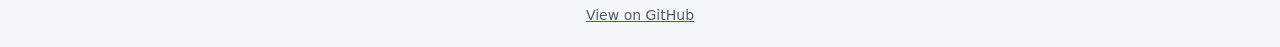
==== commit 0d4a879d: "Rename confederation filters to continents and add Dutch language support" ====
--- a/index.html
+++ b/index.html
@@ -16,6 +16,7 @@
         <span class="lang-switcher">
           <button class="lang-btn" data-set-lang="en">EN</button>
           <button class="lang-btn" data-set-lang="zh">CN</button>
+          <button class="lang-btn" data-set-lang="nl">NL</button>
         </span>
       </nav>
     </header>
@@ -40,8 +41,8 @@
             <div id="predefined-group-filters" class="predefined-filters-list"></div>
           </div>
           <div class="predefined-filters-row">
-            <span class="predefined-filters-label" data-i18n="by_confederation">By confederation</span>
-            <div id="predefined-confederation-filters" class="predefined-filters-list"></div>
+            <span class="predefined-filters-label" data-i18n="by_continent">By continent</span>
+            <div id="predefined-continent-filters" class="predefined-filters-list"></div>
           </div>
         </div>
 
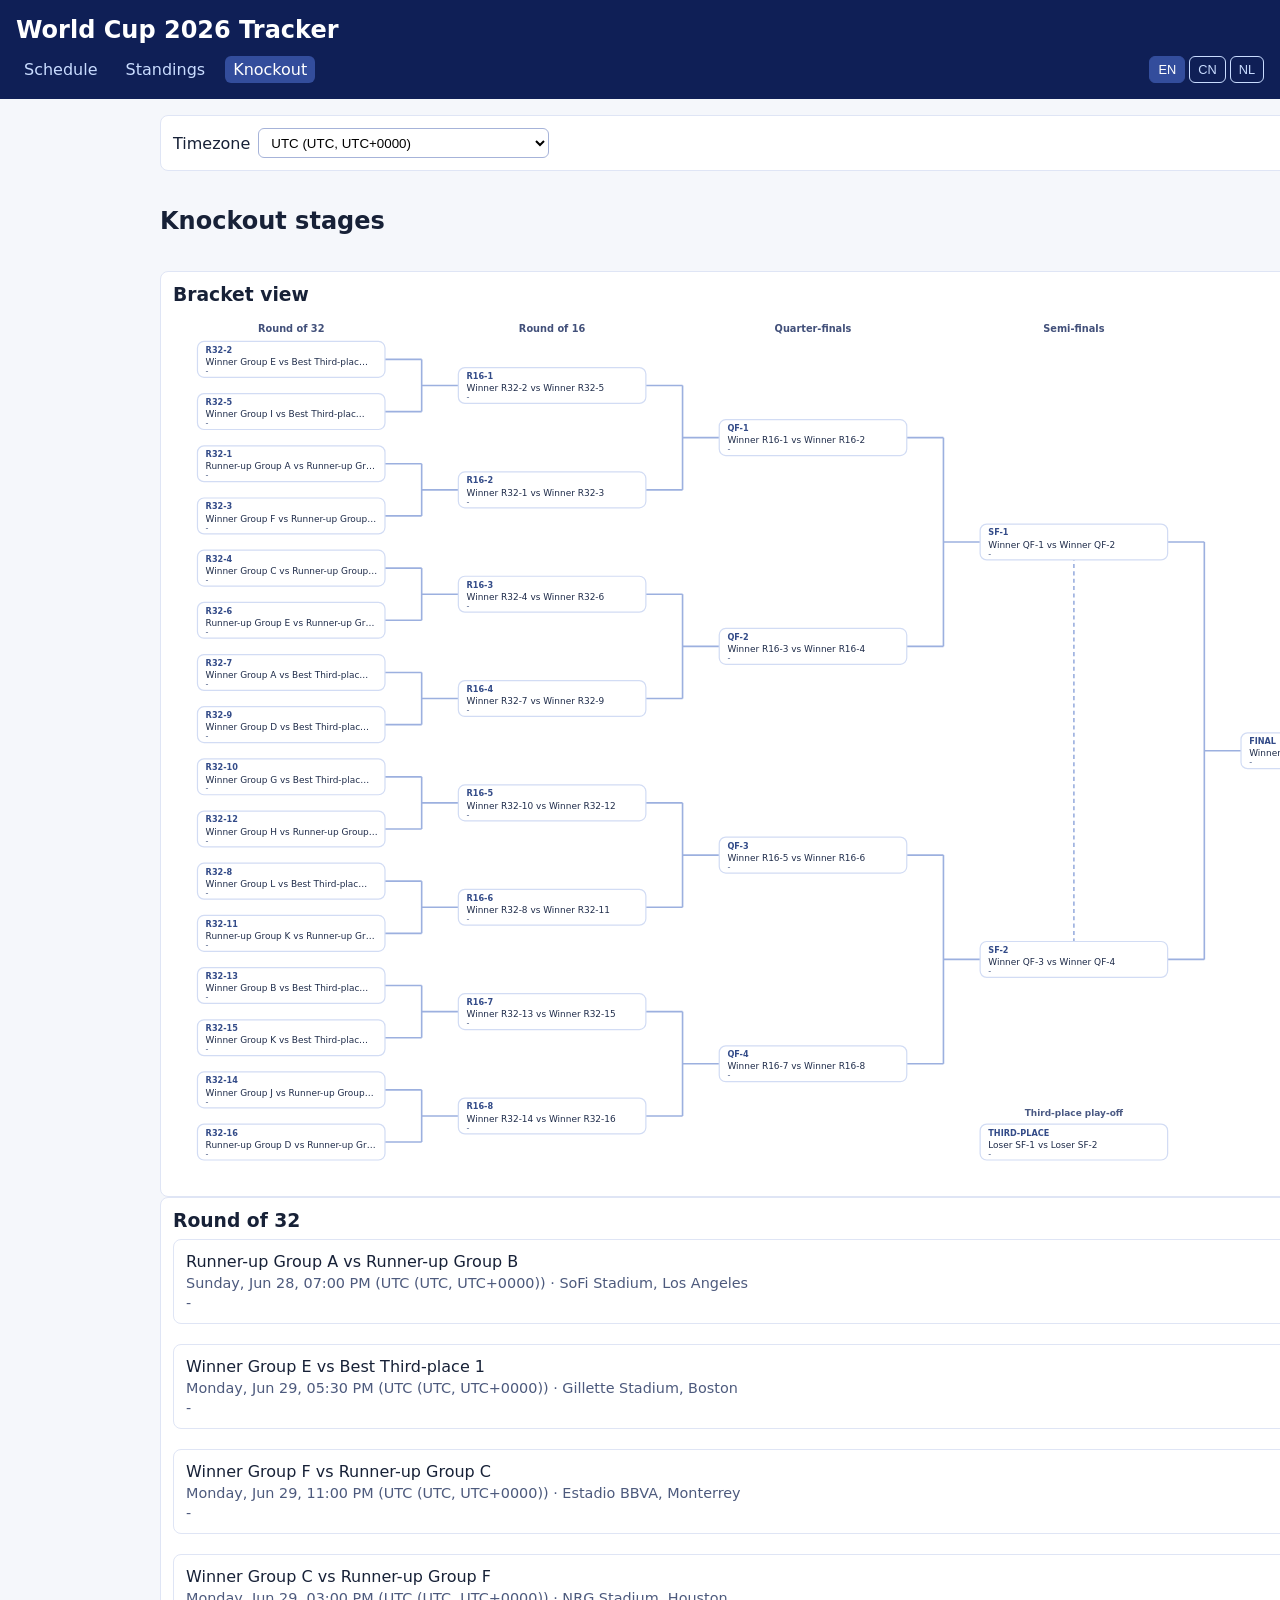
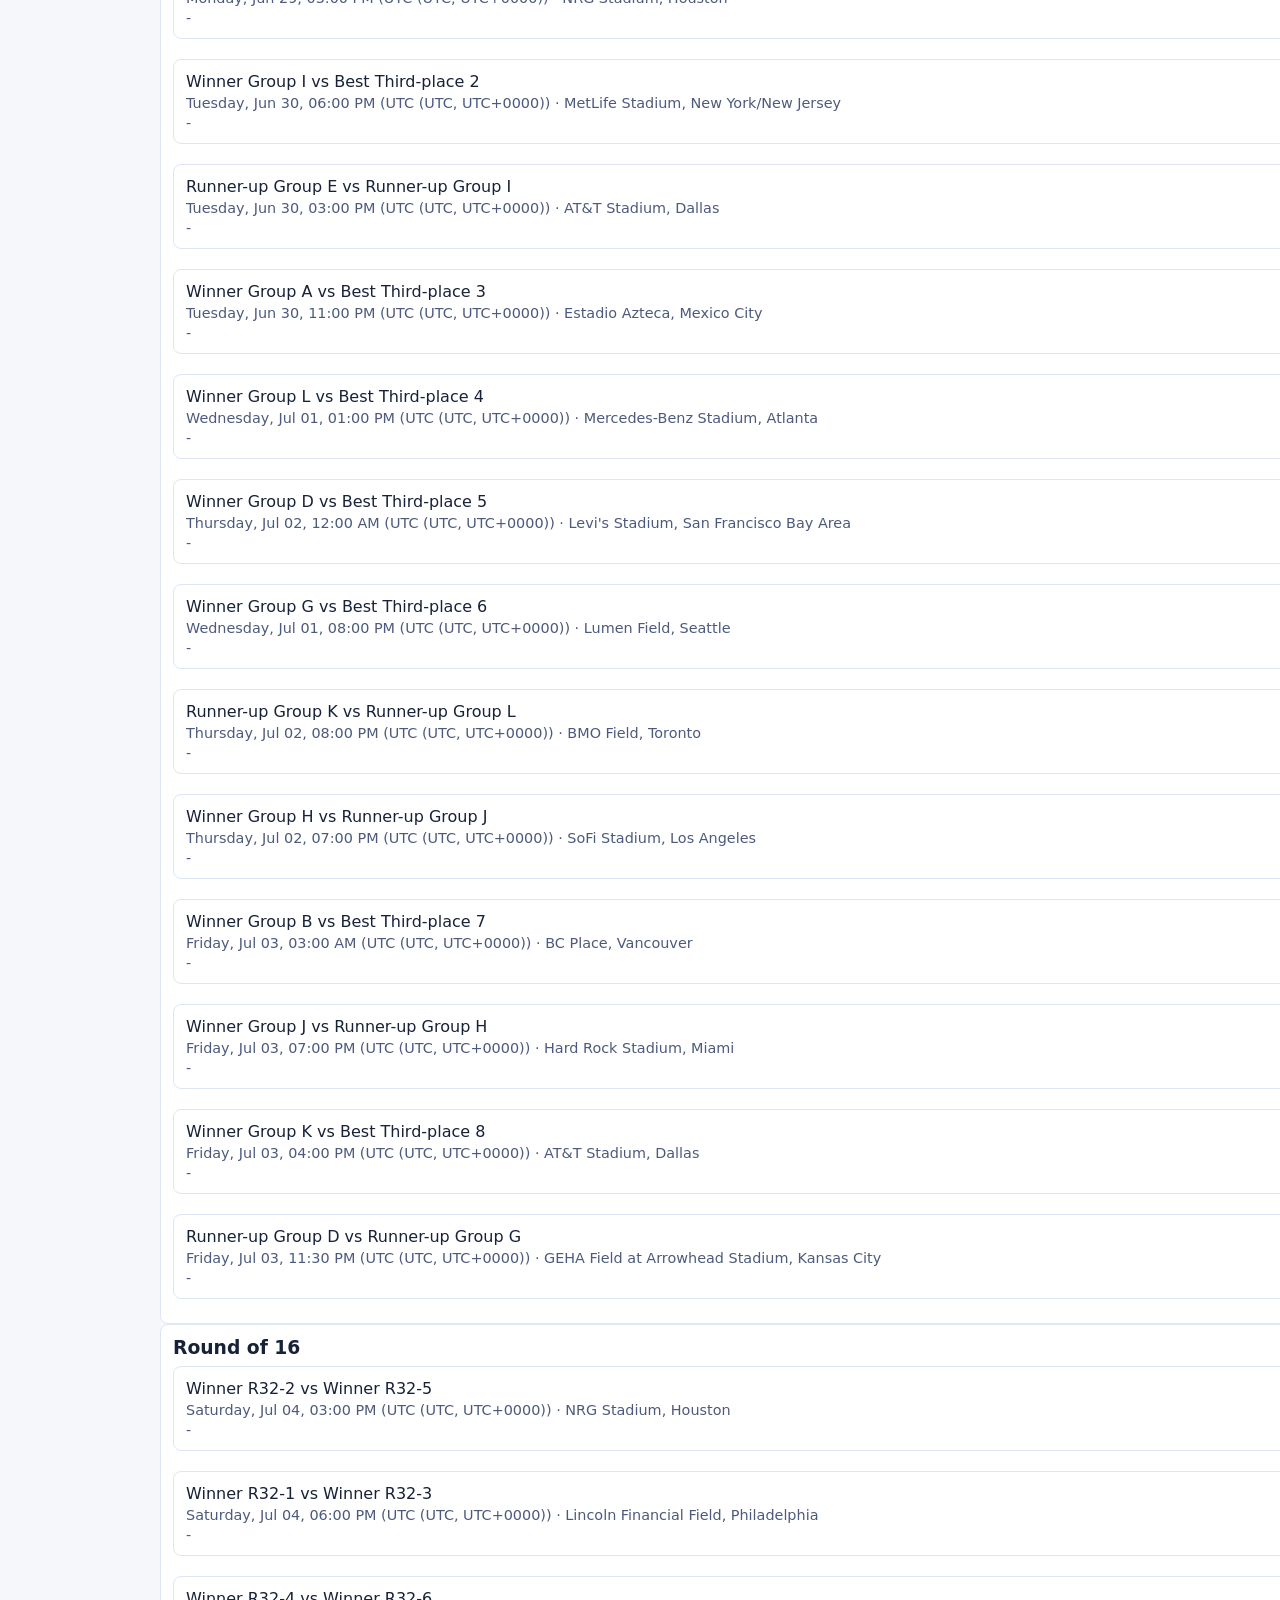
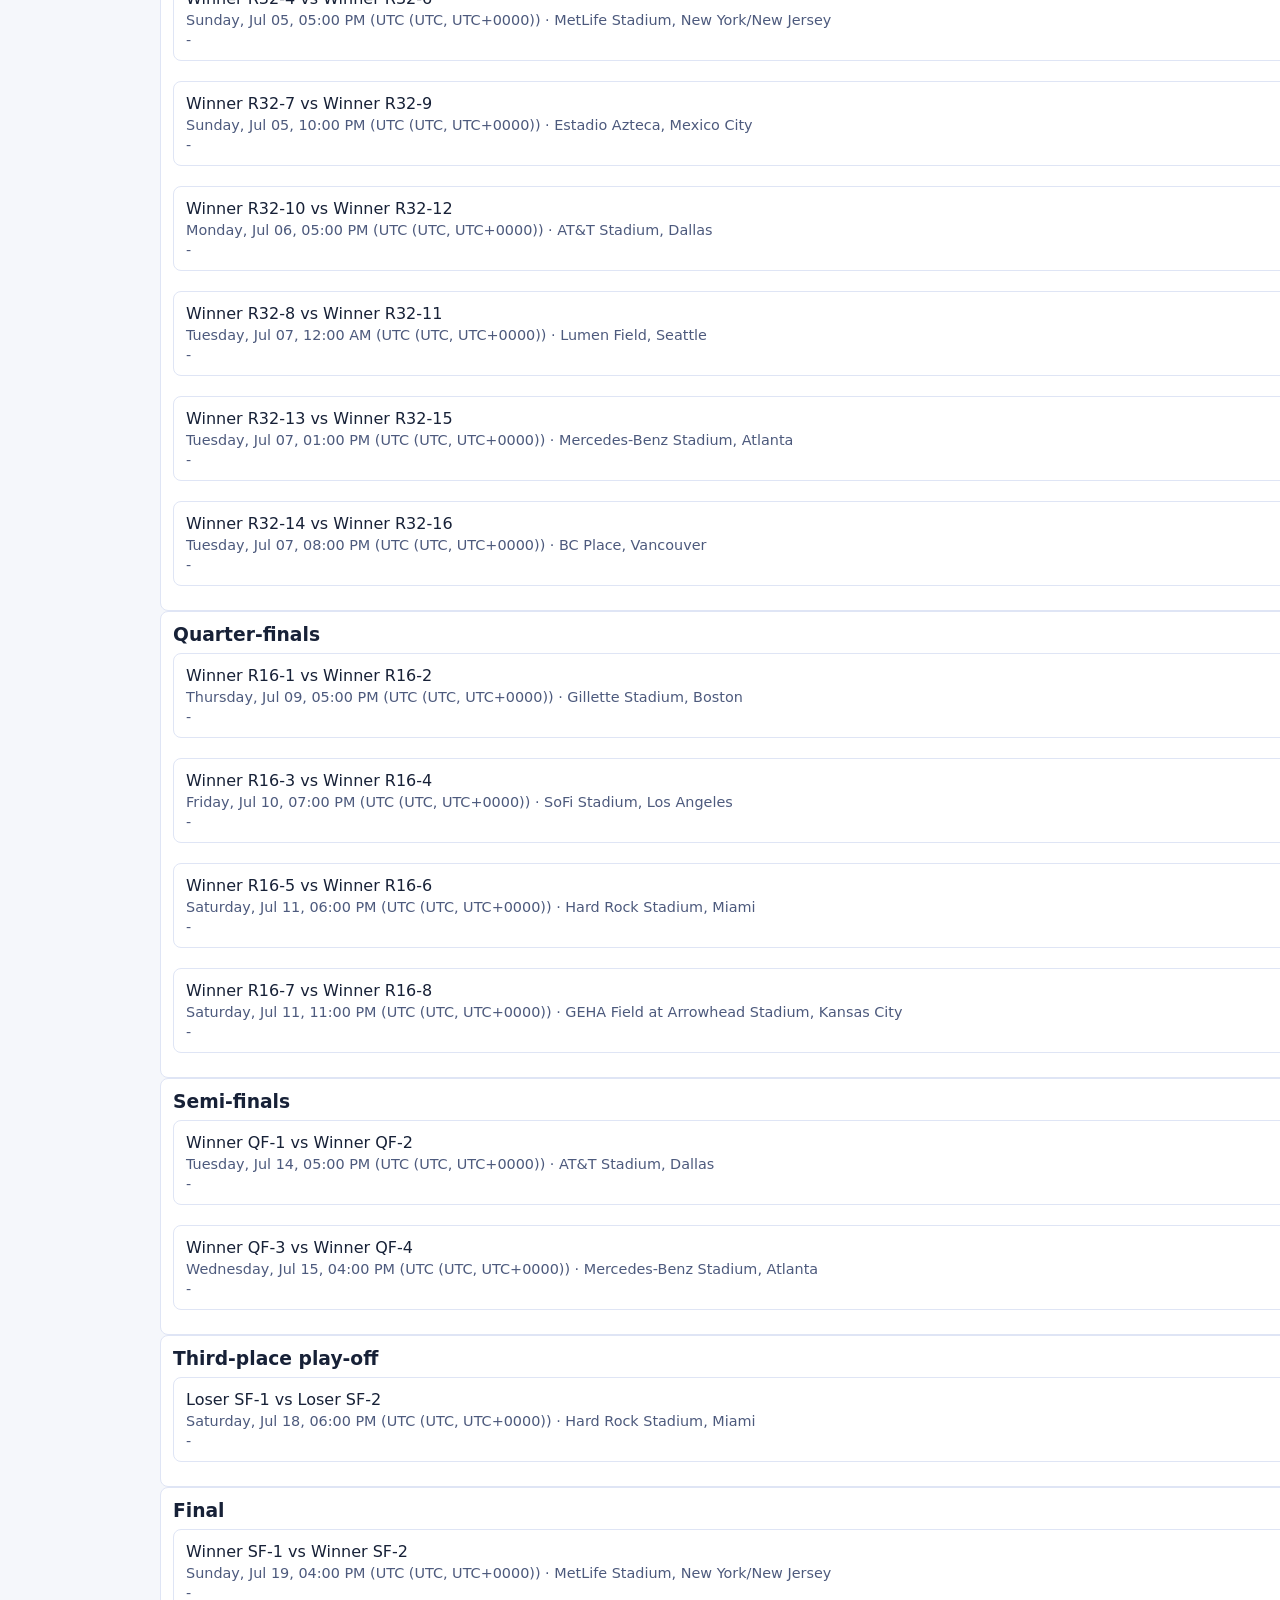
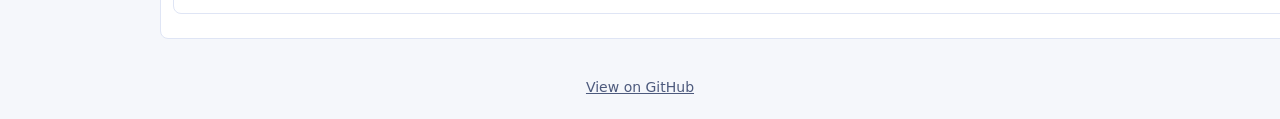
==== commit 690d2c72: "Move Clear all selected teams next to Save filter" ====
--- a/index.html
+++ b/index.html
@@ -30,10 +30,6 @@
       <section>
         <h2 data-i18n="team_filter_heading">Team filter</h2>
         <p class="hint" data-i18n="team_filter_hint">Select one or more teams to filter matches.</p>
-        <label class="filter-actions">
-          <input id="clear-selected" type="checkbox" />
-          <span data-i18n="clear_selected">Clear all selected teams</span>
-        </label>
 
         <div class="predefined-filters-bar">
           <div class="predefined-filters-row">
@@ -41,8 +37,8 @@
             <div id="predefined-group-filters" class="predefined-filters-list"></div>
           </div>
           <div class="predefined-filters-row">
-            <span class="predefined-filters-label" data-i18n="by_continent">By continent</span>
-            <div id="predefined-continent-filters" class="predefined-filters-list"></div>
+            <span class="predefined-filters-label" data-i18n="by_confederation">By confederation</span>
+            <div id="predefined-confederation-filters" class="predefined-filters-list"></div>
           </div>
         </div>
 
@@ -54,6 +50,10 @@
         <div class="saved-filters-bar">
           <div id="saved-filters-list" class="saved-filters-list"></div>
           <div class="saved-filters-add">
+            <label class="filter-actions">
+              <input id="clear-selected" type="checkbox" />
+              <span data-i18n="clear_selected">Clear all selected teams</span>
+            </label>
             <input id="filter-name" type="text" data-i18n="filter_name_placeholder" placeholder="Filter name" maxlength="30" />
             <button id="save-filter" data-i18n="save_filter">Save filter</button>
           </div>
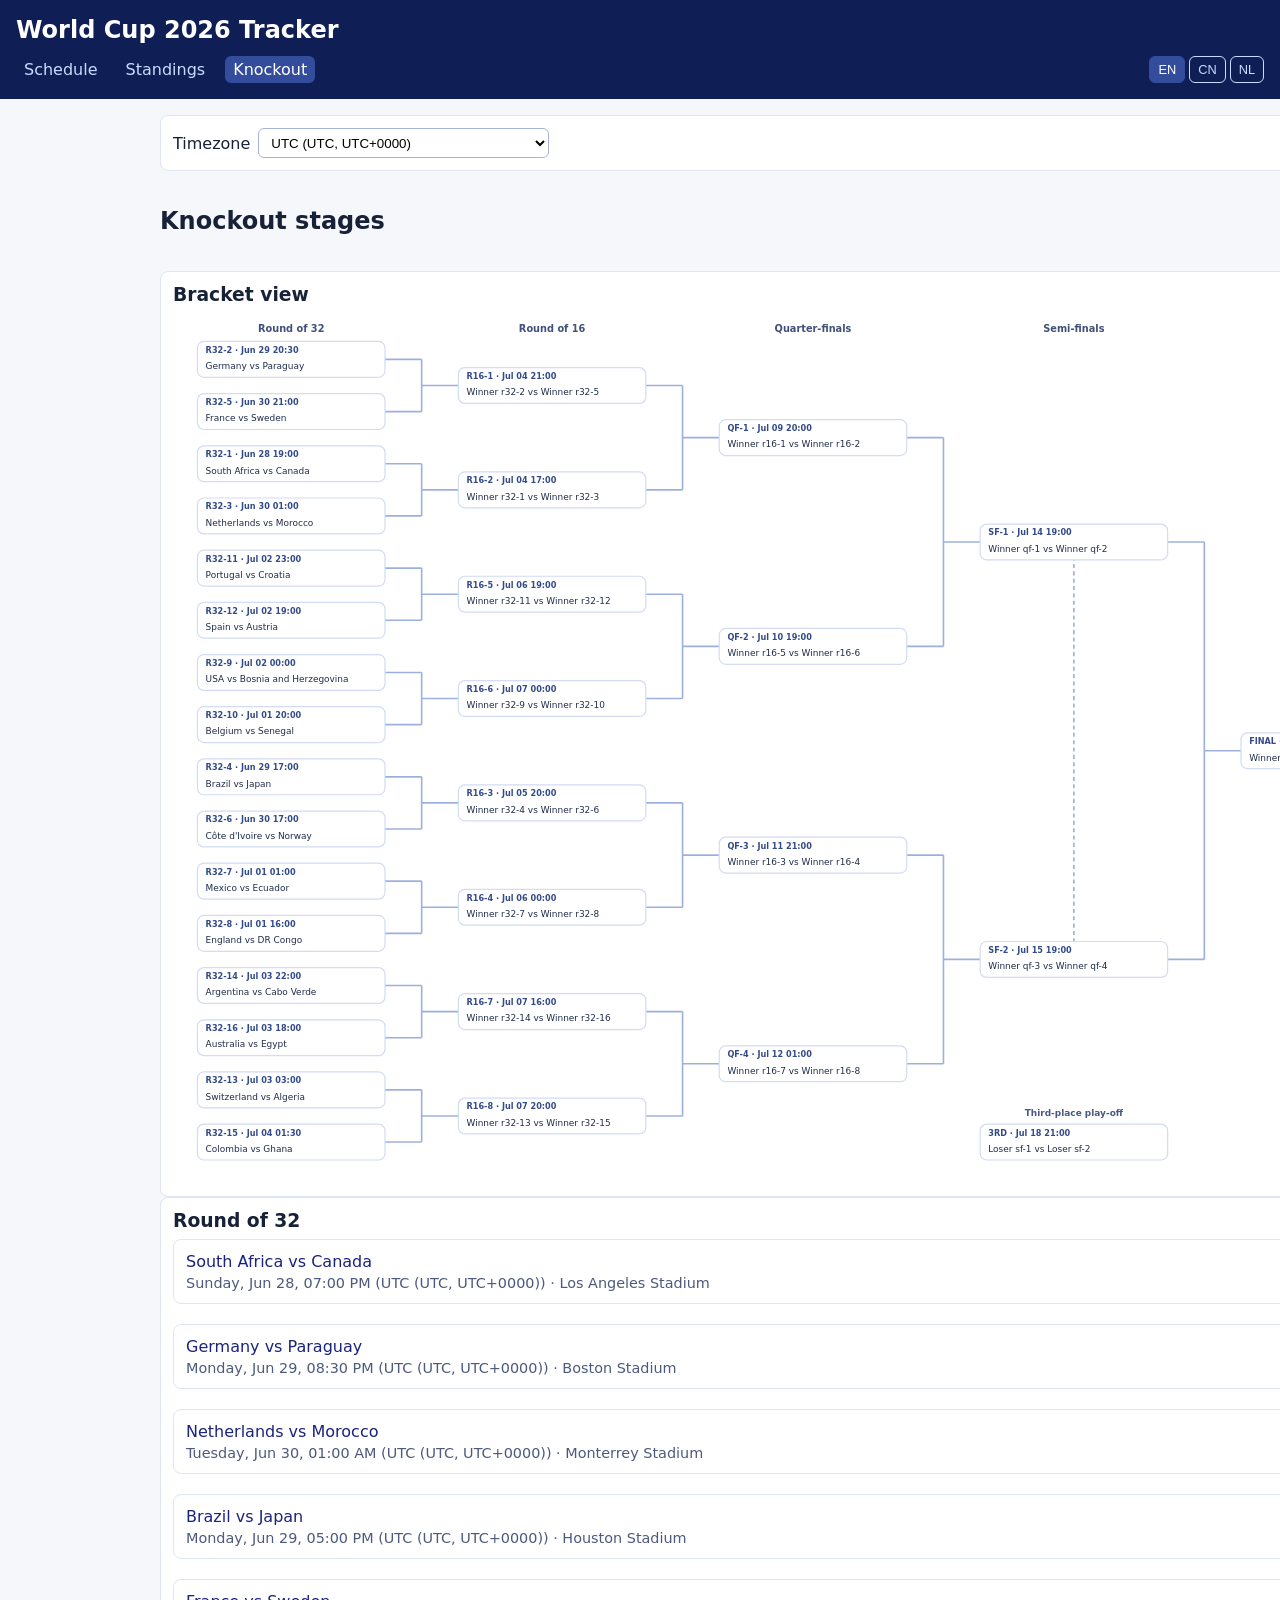
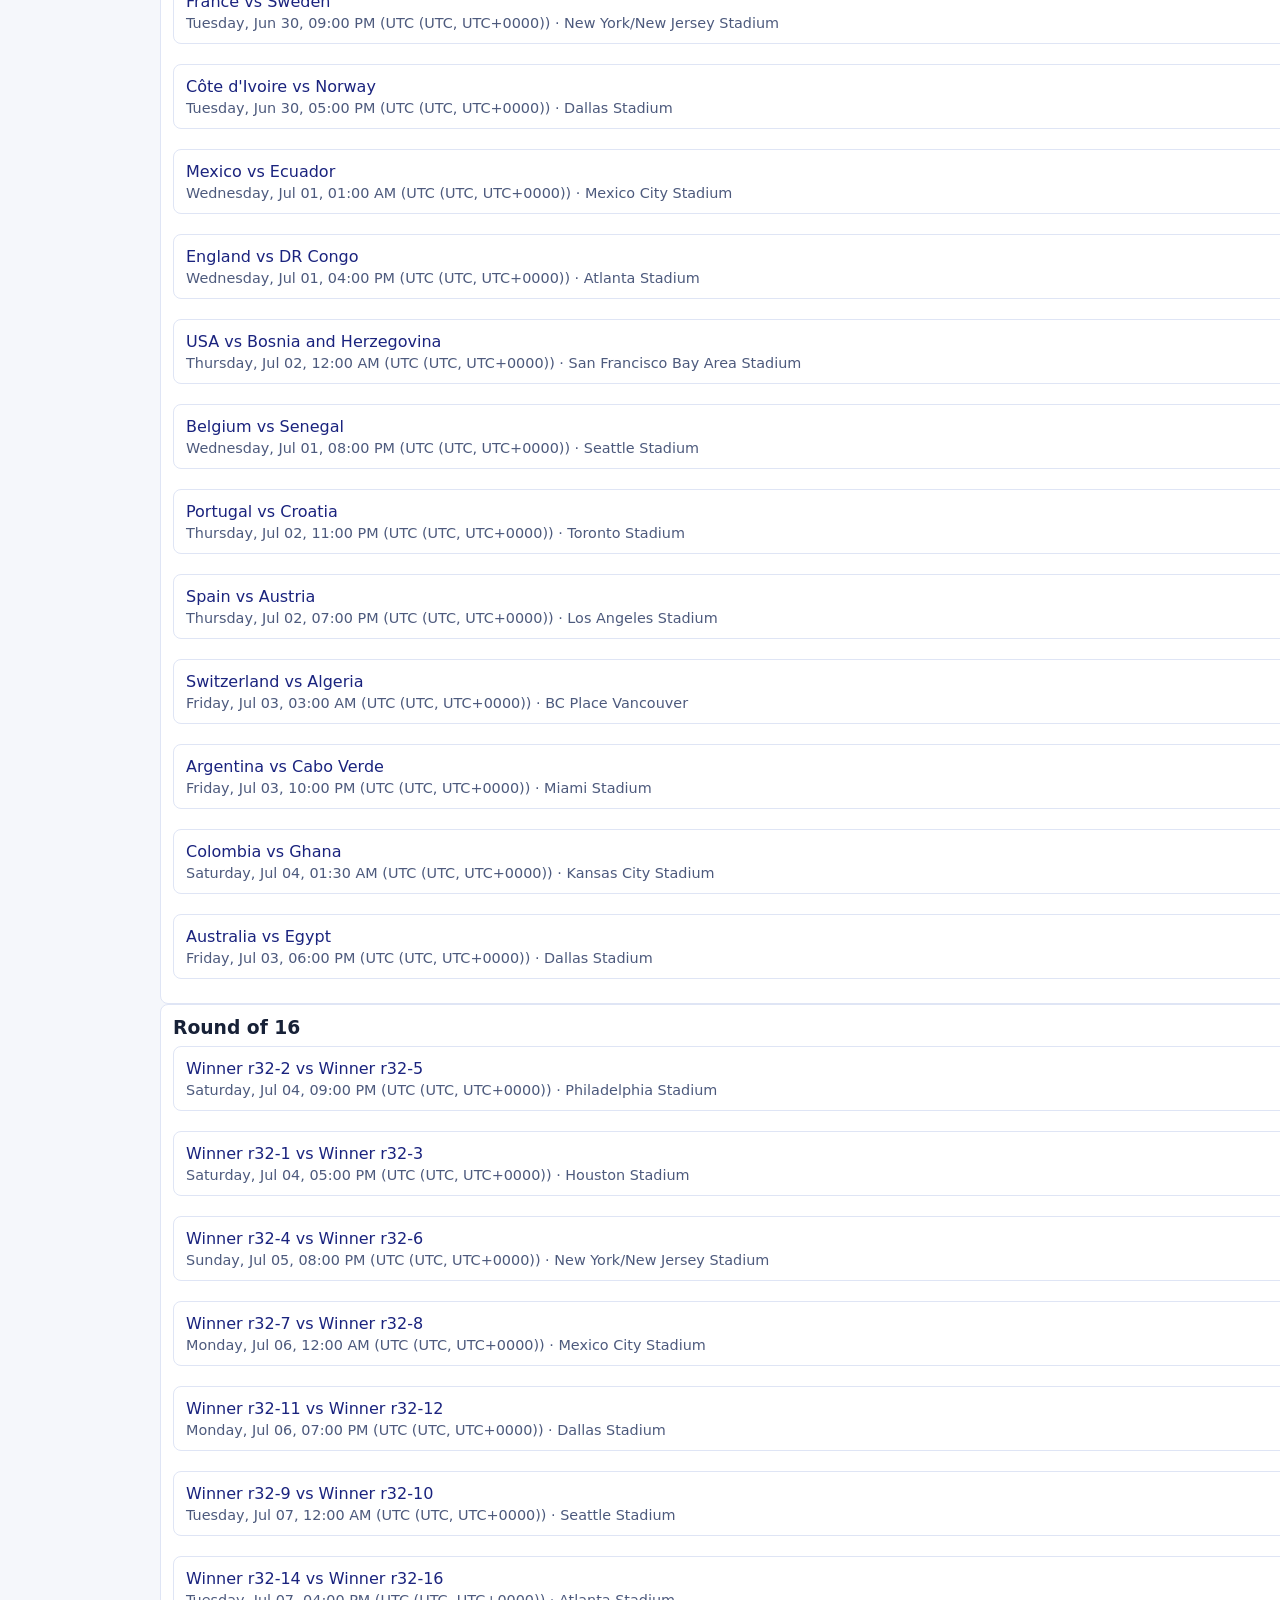
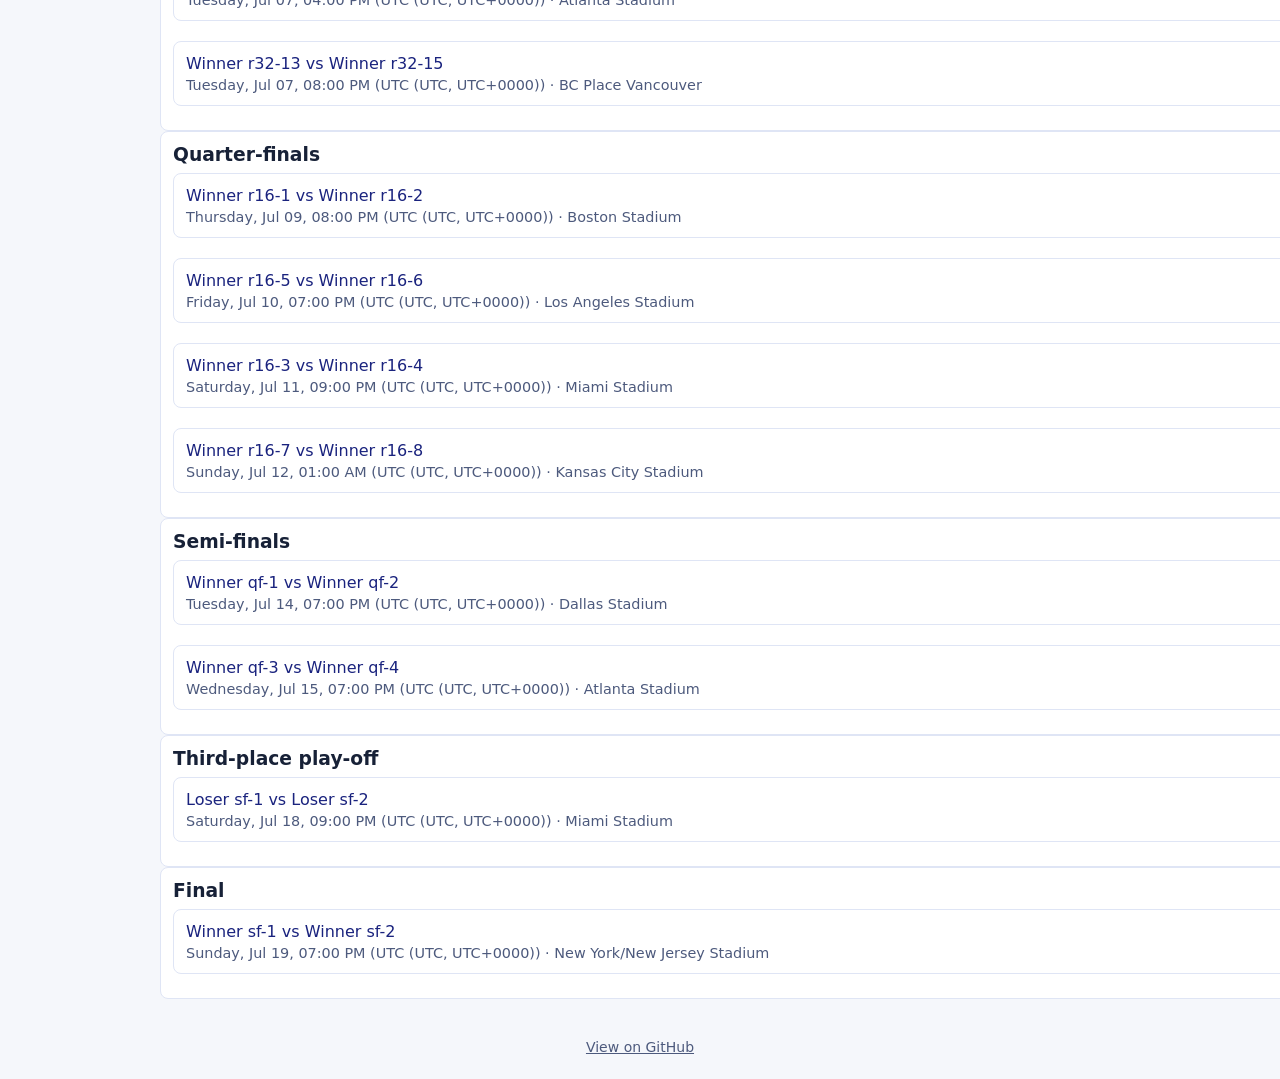
==== commit 228e9604: "DeepSeek V4 Pro: update group stage data" ====
--- a/index.html
+++ b/index.html
@@ -3,16 +3,16 @@
   <head>
     <meta charset="UTF-8" />
     <meta name="viewport" content="width=device-width, initial-scale=1.0" />
-    <title>World Cup 2026 Tracker</title>
+    <title>World Cup 2026 Tracker - Knockout</title>
     <link rel="stylesheet" href="css/styles.css" />
   </head>
   <body>
     <header>
       <h1>World Cup 2026 Tracker</h1>
       <nav>
-        <a href="index.html" aria-current="page" data-i18n="nav_schedule">Schedule</a>
+        <a href="schedule.html" data-i18n="nav_schedule">Schedule</a>
         <a href="standings.html" data-i18n="nav_standings">Standings</a>
-        <a href="knockout.html" data-i18n="nav_knockout">Knockout</a>
+        <a href="index.html" aria-current="page" data-i18n="nav_knockout">Knockout</a>
         <span class="lang-switcher">
           <button class="lang-btn" data-set-lang="en">EN</button>
           <button class="lang-btn" data-set-lang="zh">CN</button>
@@ -27,52 +27,11 @@
         <select id="timezone"></select>
       </section>
 
-      <section>
-        <h2 data-i18n="team_filter_heading">Team filter</h2>
-        <p class="hint" data-i18n="team_filter_hint">Select one or more teams to filter matches.</p>
-
-        <div class="predefined-filters-bar">
-          <div class="predefined-filters-row">
-            <span class="predefined-filters-label" data-i18n="by_group">By group</span>
-            <div id="predefined-group-filters" class="predefined-filters-list"></div>
-          </div>
-          <div class="predefined-filters-row">
-            <span class="predefined-filters-label" data-i18n="by_confederation">By confederation</span>
-            <div id="predefined-confederation-filters" class="predefined-filters-list"></div>
-          </div>
-        </div>
-
-        <details class="team-filter-details">
-          <summary class="team-filter-summary" data-i18n="show_hide_teams">Show / hide all teams</summary>
-          <div id="team-filter" class="chip-list"></div>
-        </details>
-
-        <div class="saved-filters-bar">
-          <div id="saved-filters-list" class="saved-filters-list"></div>
-          <div class="saved-filters-add">
-            <label class="filter-actions">
-              <input id="clear-selected" type="checkbox" />
-              <span data-i18n="clear_selected">Clear all selected teams</span>
-            </label>
-            <input id="filter-name" type="text" data-i18n="filter_name_placeholder" placeholder="Filter name" maxlength="30" />
-            <button id="save-filter" data-i18n="save_filter">Save filter</button>
-          </div>
-        </div>
-      </section>
-
-      <section>
-        <h2 data-i18n="schedule_heading">Schedule</h2>
-        <div id="schedule"></div>
-      </section>
+      <h2 data-i18n="knockout_heading">Knockout stages</h2>
+      <div id="knockout"></div>
     </main>
 
-    <script type="module" src="js/schedule.js"></script>
-    <script>
-      // Redirect to knockout stage as default page since 2026-06-28 06:00 CEST (04:00 UTC)
-      if (Date.now() >= 1782619200000) {
-        location.replace('knockout.html');
-      }
-    </script>
+    <script type="module" src="js/knockout.js"></script>
 
     <footer>
       <a href="https://github.com/weizhouapache/WorldCup-2026" target="_blank" rel="noopener" data-i18n="view_on_github">View on GitHub</a>
--- a/css/styles.css
+++ b/css/styles.css
@@ -115,6 +115,15 @@
   font-size: 0.9rem;
 }
 
+.match-card a {
+  color: #1a237e;
+  text-decoration: none;
+}
+
+.match-card a:hover {
+  text-decoration: underline;
+}
+
 table {
   width: 100%;
   border-collapse: collapse;
@@ -199,11 +208,6 @@
 .bracket-matchup {
   font-size: 11px;
   fill: #1f2c4a;
-}
-
-.bracket-score {
-  font-size: 10px;
-  fill: #516289;
 }
 
 .bracket-third-place-label {
